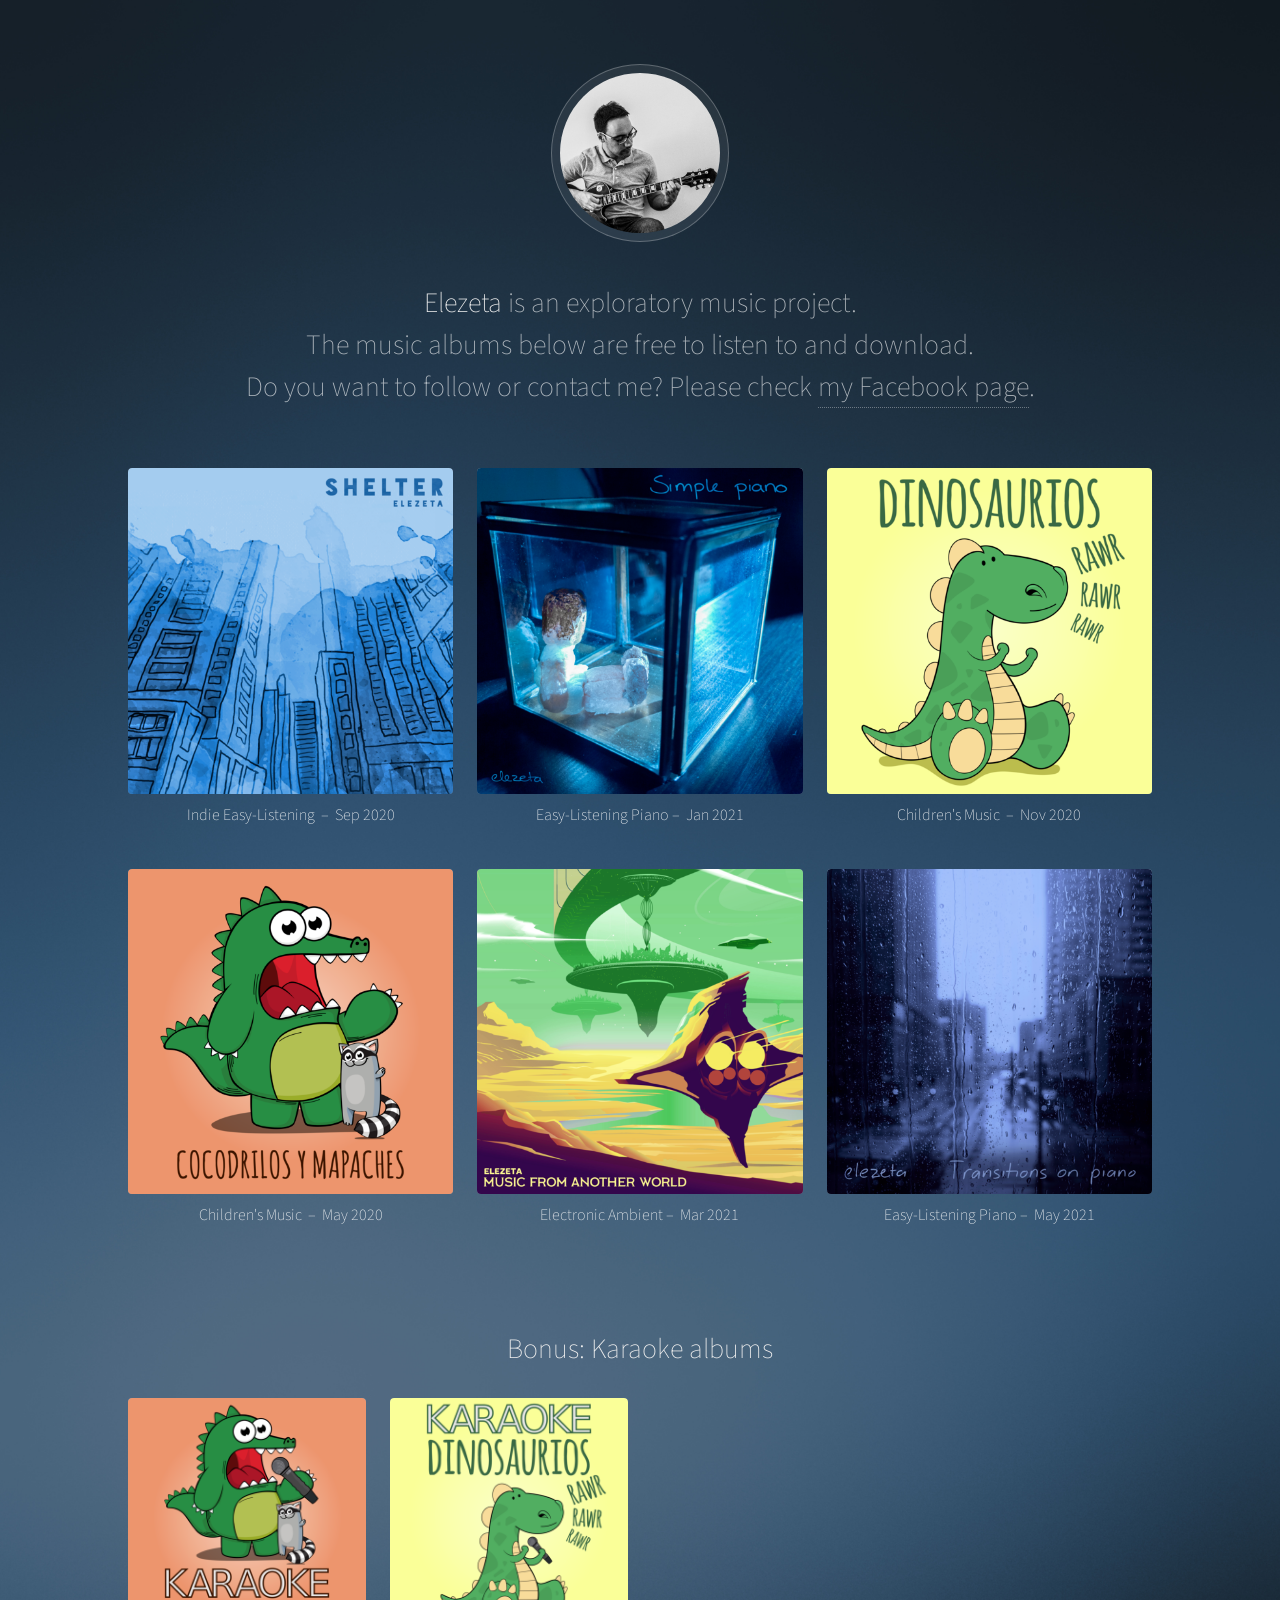
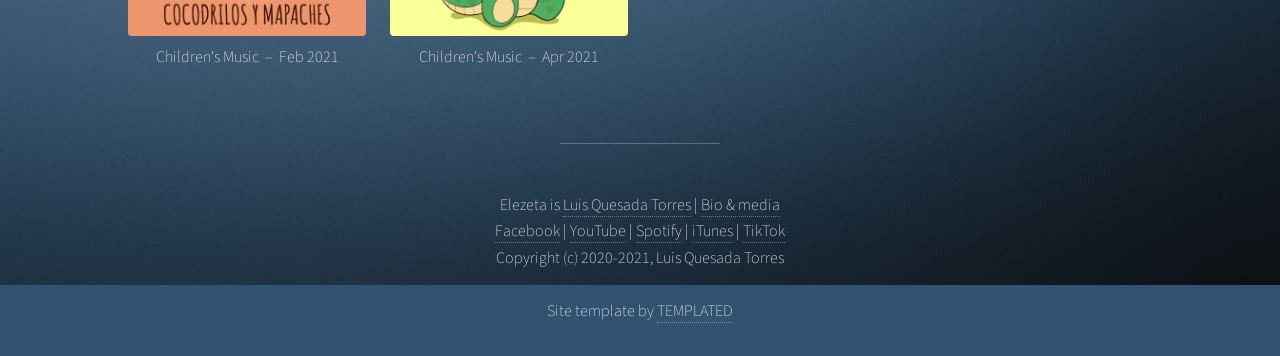
==== index.html @ 7e3a4079 "Push" ====
<!DOCTYPE HTML>
<!--
	Visualize by TEMPLATED
	templated.co @templatedco
	Released for free under the Creative Commons Attribution 3.0 license (templated.co/license)
-->
<html lang="en">
	<head>
		<title>Elezeta</title>
		<meta charset="utf-8" />
		<meta name="viewport" content="width=device-width, initial-scale=1" />
                <meta property="og:url" content="https://elezeta.com/">
                <meta property="og:type" content="website">
                <meta property="og:title" content="Elezeta">
                <meta property="og:site_name" content="Elezeta">
                <meta property="og:description" content="An exploratory music project">
                <meta property="og:locale" content="en_US">
                <meta property="og:image" content="http://elezeta.com/cardpic.png">
                <meta property="og:image:secure_url" content="https://elezeta.com/cardpic.png">
                <meta property="og:image:width" content="3000">
                <meta property="og:image:height" content="1575">
                <meta property="og:image:type" content="image/png">
                <meta property="og:image:alt" content="The artist's picture and the text 'Elezeta is an exploratory music project. The music albums below are free to listen to and download.'">
                <meta name="twitter:image:alt" content="The artist's picture and the text 'Elezeta is an exploratory music project. The music albums below are free to listen to and download.'">
                <meta name="twitter:card" content="summary_large_image">
		<link rel="stylesheet" href="main.css" />
                <link rel="icon" type="image/png" href="favicon.png">
	</head>
	<body>

		<!-- Wrapper -->
			<div id="wrapper">

				<!-- Header -->
					<header id="header">
						<span class="avatar"><img src="avatar.jpg" alt="" /></span>
						<h1><strong>Elezeta</strong> is an exploratory music project.<br/>
						The music albums below are free to listen to and download.<br/>
						Do you want to follow or contact me? Please check <a href="https://www.facebook.com/elezetamusic/"><span class="label">my Facebook page</span></a>.</h1>
					</header>

				<!-- Main -->
					<section id="main">

						<!-- Thumbnails -->
							<section class="thumbnails">
							<!-- Search "columns" in the css -->
								<div>
									<a href="shelter/">
										<img src="shelter/albumart_500x500.png" alt="Shelter" />
									</a>
									<div class="thumbtext">
									Indie Easy-Listening &nbsp;&ndash;&nbsp; Sep 2020
									</div>
								</div>
								<div>
									<a href="simple-piano/">
										<img src="simple-piano/albumart_500x500.png" alt="Simple Piano" />
									</a>
									<div class="thumbtext">
									Easy-Listening Piano&nbsp;&ndash;&nbsp; Jan 2021
									</div>
								</div>
								<div>
									<a href="dinosaurios-rawr-rawr-rawr/">
										<img src="dinosaurios-rawr-rawr-rawr/albumart_500x500.png" alt="Dinosaurios Rawr Rawr Rawr" />
									</a>
									<div class="thumbtext">
									Children's Music &nbsp;&ndash;&nbsp; Nov 2020
									</div>
								</div>
							</section>
							<section class="thumbnails">
								<div>
									<a href="cocodrilos-y-mapaches/">
										<img src="cocodrilos-y-mapaches/albumart_500x500.png" alt="Cocodrilos y Mapaches" />
									</a>
									<div class="thumbtext">
									Children's Music &nbsp;&ndash;&nbsp; May 2020
									</div>
								</div>
								<div class="prerelease" date="2021-03-01">
									<a href="music-from-another-world/">
										<img src="music-from-another-world/albumart_500x500.png" alt="Music From Another World" />
									</a>
									<div class="thumbtext">
									Electronic Ambient&nbsp;&ndash;&nbsp; Mar 2021
									</div>
								</div>
								<div class="prerelease" date="2021-05-01">
									<a href="transitions-on-piano/">
										<img src="transitions-on-piano/albumart_500x500.png" alt="Transitions on Piano" />
									</a>
									<div class="thumbtext">
									Easy-Listening Piano&nbsp;&ndash;&nbsp; May 2021
									</div>
								</div>
							</section>
							<p><br/></p>
							<h1 class="align-center"><strong>Bonus: Karaoke albums</strong></h1>
							<section class="thumbnails">
								<div class="smallcol">
									<a href="cocodrilos-y-mapaches-karaoke/">
										<img src="cocodrilos-y-mapaches-karaoke/albumart_500x500.png" alt="Cocodrilos y Mapaches (Karaoke)" />
									</a>
									<div class="thumbtext">
									Children's Music &nbsp;&ndash;&nbsp; Feb 2021
									</div>
								</div>
								<div class="smallcol prerelease" date="2021-04-01">
									<a href="dinosaurios-rawr-rawr-rawr-karaoke/">
										<img src="dinosaurios-rawr-rawr-rawr-karaoke/albumart_500x500.png" alt="Dinosaurios Rawr Rawr Rawr (Karaoke)" />
									</a>
									<div class="thumbtext">
									Children's Music &nbsp;&ndash;&nbsp; Apr 2021
									</div>
								</div>
							</section>
					</section>

<script type="text/javascript">
var r = document.getElementsByClassName("prerelease");
today = new Date();
i = 0;
while (i < r.length) {
   if (new Date(r[i].getAttribute("date")) > today && window.location.search.substr(1) != 'pre') {
     r[i].parentNode.removeChild(r[i]);
   }
   else {
     i++;
   }
}
</script>

				<!-- Footer -->
                                        <footer id="footer">
                                        <div class="copyright" tabindex="-1">
                                        Elezeta is <a href="https://luisquesada.com" tabindex="-1">Luis Quesada Torres</a> | <a href="about.html">Bio & media</a><br/>
<a href="https://www.facebook.com/elezetamusic">Facebook</a> | <a href="https://www.youtube.com/elezetamusic">YouTube</a> | <a href="https://open.spotify.com/artist/3RPEdOJGGdk3kOnmVq3dgX">Spotify</a> | <a href="https://itunes.apple.com/us/artist/1515136719">iTunes</a> | <a href="https://tiktok.com/@elezetamusic">TikTok</a><br/>
Copyright (c) 2020-2021, Luis Quesada Torres<br/><br/>
Site template by <a href="https://templated.co" tabindex="-1">TEMPLATED</a>
                                        </div>
                                        </footer>
		</div>

		<!-- Scripts -->
			<script src="jquery.min.js"></script>
			<script src="jquery.poptrox.min.js"></script>
			<script src="skel.min.js"></script>
			<script src="main.js"></script>

	</body>
</html>
---- main.css ----
@charset "UTF-8";
@import url("https://fonts.googleapis.com/css?family=Source+Sans+Pro:200");

/*
	Visualize by TEMPLATED
	templated.co @templatedco
	Released for free under the Creative Commons Attribution 3.0 license (templated.co/license)
*/

/* Reset */

	html, body, div, span, applet, object, iframe, h1, h2, h3, h4, h5, h6, p, blockquote, pre, a, abbr, acronym, address, big, cite, code, del, dfn, em, img, ins, kbd, q, s, samp, small, strike, strong, sub, sup, tt, var, b, u, i, center, dl, dt, dd, ol, ul, li, fieldset, form, label, legend, table, caption, tbody, tfoot, thead, tr, th, td, article, aside, canvas, details, embed, figure, figcaption, footer, header, hgroup, menu, nav, output, ruby, section, summary, time, mark, audio, video {
		margin: 0;
		padding: 0;
		border: 0;
		font-size: 100%;
		font: inherit;
		vertical-align: baseline;
	}

	article, aside, details, figcaption, figure, footer, header, hgroup, menu, nav, section {
		display: block;
	}

	body {
		line-height: 1;
	}

	ol, ul {
		list-style: none;
	}

	blockquote, q {
		quotes: none;
	}

	blockquote:before, blockquote:after, q:before, q:after {
		content: '';
		content: none;
	}

	table {
		border-collapse: collapse;
		border-spacing: 0;
	}

	body {
		-webkit-text-size-adjust: none;
	}

/* Box Model */

	*, *:before, *:after {
		-moz-box-sizing: border-box;
		-webkit-box-sizing: border-box;
		box-sizing: border-box;
	}

/* Grid */

	.row {
		border-bottom: solid 1px transparent;
		-moz-box-sizing: border-box;
		-webkit-box-sizing: border-box;
		box-sizing: border-box;
	}

	.row > * {
		float: left;
		-moz-box-sizing: border-box;
		-webkit-box-sizing: border-box;
		box-sizing: border-box;
	}

	.row:after, .row:before {
		content: '';
		display: block;
		clear: both;
		height: 0;
	}

	.row.uniform > * > :first-child {
		margin-top: 0;
	}

	.row.uniform > * > :last-child {
		margin-bottom: 0;
	}

	.row.\30 \25 > * {
		padding: 0 0 0 0em;
	}

	.row.\30 \25 {
		margin: 0 0 -1px 0em;
	}

	.row.uniform.\30 \25 > * {
		padding: 0em 0 0 0em;
	}

	.row.uniform.\30 \25 {
		margin: 0em 0 -1px 0em;
	}

	.row > * {
		padding: 0 0 0 2em;
	}

	.row {
		margin: 0 0 -1px -2em;
	}

	.row.uniform > * {
		padding: 2em 0 0 2em;
	}

	.row.uniform {
		margin: -2em 0 -1px -2em;
	}

	.row.\32 00\25 > * {
		padding: 0 0 0 4em;
	}

	.row.\32 00\25 {
		margin: 0 0 -1px -4em;
	}

	.row.uniform.\32 00\25 > * {
		padding: 4em 0 0 4em;
	}

	.row.uniform.\32 00\25 {
		margin: -4em 0 -1px -4em;
	}

	.row.\31 50\25 > * {
		padding: 0 0 0 3em;
	}

	.row.\31 50\25 {
		margin: 0 0 -1px -3em;
	}

	.row.uniform.\31 50\25 > * {
		padding: 3em 0 0 3em;
	}

	.row.uniform.\31 50\25 {
		margin: -3em 0 -1px -3em;
	}

	.row.\35 0\25 > * {
		padding: 0 0 0 1em;
	}

	.row.\35 0\25 {
		margin: 0 0 -1px -1em;
	}

	.row.uniform.\35 0\25 > * {
		padding: 1em 0 0 1em;
	}

	.row.uniform.\35 0\25 {
		margin: -1em 0 -1px -1em;
	}

	.row.\32 5\25 > * {
		padding: 0 0 0 0.5em;
	}

	.row.\32 5\25 {
		margin: 0 0 -1px -0.5em;
	}

	.row.uniform.\32 5\25 > * {
		padding: 0.5em 0 0 0.5em;
	}

	.row.uniform.\32 5\25 {
		margin: -0.5em 0 -1px -0.5em;
	}

	.\31 2u, .\31 2u\24 {
		width: 100%;
		clear: none;
		margin-left: 0;
	}

	.\31 1u, .\31 1u\24 {
		width: 91.6666666667%;
		clear: none;
		margin-left: 0;
	}

	.\31 0u, .\31 0u\24 {
		width: 83.3333333333%;
		clear: none;
		margin-left: 0;
	}

	.\39 u, .\39 u\24 {
		width: 75%;
		clear: none;
		margin-left: 0;
	}

	.\38 u, .\38 u\24 {
		width: 66.6666666667%;
		clear: none;
		margin-left: 0;
	}

	.\37 u, .\37 u\24 {
		width: 58.3333333333%;
		clear: none;
		margin-left: 0;
	}

	.\36 u, .\36 u\24 {
		width: 50%;
		clear: none;
		margin-left: 0;
	}

	.\35 u, .\35 u\24 {
		width: 41.6666666667%;
		clear: none;
		margin-left: 0;
	}

	.\34 u, .\34 u\24 {
		width: 33.3333333333%;
		clear: none;
		margin-left: 0;
	}

	.\33 u, .\33 u\24 {
		width: 25%;
		clear: none;
		margin-left: 0;
	}

	.\32 u, .\32 u\24 {
		width: 16.6666666667%;
		clear: none;
		margin-left: 0;
	}

	.\31 u, .\31 u\24 {
		width: 8.3333333333%;
		clear: none;
		margin-left: 0;
	}

	.\31 2u\24 + *,
	.\31 1u\24 + *,
	.\31 0u\24 + *,
	.\39 u\24 + *,
	.\38 u\24 + *,
	.\37 u\24 + *,
	.\36 u\24 + *,
	.\35 u\24 + *,
	.\34 u\24 + *,
	.\33 u\24 + *,
	.\32 u\24 + *,
	.\31 u\24 + * {
		clear: left;
	}

	.\-11u {
		margin-left: 91.66667%;
	}

	.\-10u {
		margin-left: 83.33333%;
	}

	.\-9u {
		margin-left: 75%;
	}

	.\-8u {
		margin-left: 66.66667%;
	}

	.\-7u {
		margin-left: 58.33333%;
	}

	.\-6u {
		margin-left: 50%;
	}

	.\-5u {
		margin-left: 41.66667%;
	}

	.\-4u {
		margin-left: 33.33333%;
	}

	.\-3u {
		margin-left: 25%;
	}

	.\-2u {
		margin-left: 16.66667%;
	}

	.\-1u {
		margin-left: 8.33333%;
	}

	@media screen and (max-width: 1680px) {

		.row > * {
			padding: 0 0 0 2em;
		}

		.row {
			margin: 0 0 -1px -2em;
		}

		.row.uniform > * {
			padding: 2em 0 0 2em;
		}

		.row.uniform {
			margin: -2em 0 -1px -2em;
		}

		.row.\32 00\25 > * {
			padding: 0 0 0 4em;
		}

		.row.\32 00\25 {
			margin: 0 0 -1px -4em;
		}

		.row.uniform.\32 00\25 > * {
			padding: 4em 0 0 4em;
		}

		.row.uniform.\32 00\25 {
			margin: -4em 0 -1px -4em;
		}

		.row.\31 50\25 > * {
			padding: 0 0 0 3em;
		}

		.row.\31 50\25 {
			margin: 0 0 -1px -3em;
		}

		.row.uniform.\31 50\25 > * {
			padding: 3em 0 0 3em;
		}

		.row.uniform.\31 50\25 {
			margin: -3em 0 -1px -3em;
		}

		.row.\35 0\25 > * {
			padding: 0 0 0 1em;
		}

		.row.\35 0\25 {
			margin: 0 0 -1px -1em;
		}

		.row.uniform.\35 0\25 > * {
			padding: 1em 0 0 1em;
		}

		.row.uniform.\35 0\25 {
			margin: -1em 0 -1px -1em;
		}

		.row.\32 5\25 > * {
			padding: 0 0 0 0.5em;
		}

		.row.\32 5\25 {
			margin: 0 0 -1px -0.5em;
		}

		.row.uniform.\32 5\25 > * {
			padding: 0.5em 0 0 0.5em;
		}

		.row.uniform.\32 5\25 {
			margin: -0.5em 0 -1px -0.5em;
		}

		.\31 2u\28xlarge\29, .\31 2u\24\28xlarge\29 {
			width: 100%;
			clear: none;
			margin-left: 0;
		}

		.\31 1u\28xlarge\29, .\31 1u\24\28xlarge\29 {
			width: 91.6666666667%;
			clear: none;
			margin-left: 0;
		}

		.\31 0u\28xlarge\29, .\31 0u\24\28xlarge\29 {
			width: 83.3333333333%;
			clear: none;
			margin-left: 0;
		}

		.\39 u\28xlarge\29, .\39 u\24\28xlarge\29 {
			width: 75%;
			clear: none;
			margin-left: 0;
		}

		.\38 u\28xlarge\29, .\38 u\24\28xlarge\29 {
			width: 66.6666666667%;
			clear: none;
			margin-left: 0;
		}

		.\37 u\28xlarge\29, .\37 u\24\28xlarge\29 {
			width: 58.3333333333%;
			clear: none;
			margin-left: 0;
		}

		.\36 u\28xlarge\29, .\36 u\24\28xlarge\29 {
			width: 50%;
			clear: none;
			margin-left: 0;
		}

		.\35 u\28xlarge\29, .\35 u\24\28xlarge\29 {
			width: 41.6666666667%;
			clear: none;
			margin-left: 0;
		}

		.\34 u\28xlarge\29, .\34 u\24\28xlarge\29 {
			width: 33.3333333333%;
			clear: none;
			margin-left: 0;
		}

		.\33 u\28xlarge\29, .\33 u\24\28xlarge\29 {
			width: 25%;
			clear: none;
			margin-left: 0;
		}

		.\32 u\28xlarge\29, .\32 u\24\28xlarge\29 {
			width: 16.6666666667%;
			clear: none;
			margin-left: 0;
		}

		.\31 u\28xlarge\29, .\31 u\24\28xlarge\29 {
			width: 8.3333333333%;
			clear: none;
			margin-left: 0;
		}

		.\31 2u\24\28xlarge\29 + *,
		.\31 1u\24\28xlarge\29 + *,
		.\31 0u\24\28xlarge\29 + *,
		.\39 u\24\28xlarge\29 + *,
		.\38 u\24\28xlarge\29 + *,
		.\37 u\24\28xlarge\29 + *,
		.\36 u\24\28xlarge\29 + *,
		.\35 u\24\28xlarge\29 + *,
		.\34 u\24\28xlarge\29 + *,
		.\33 u\24\28xlarge\29 + *,
		.\32 u\24\28xlarge\29 + *,
		.\31 u\24\28xlarge\29 + * {
			clear: left;
		}

		.\-11u\28xlarge\29 {
			margin-left: 91.66667%;
		}

		.\-10u\28xlarge\29 {
			margin-left: 83.33333%;
		}

		.\-9u\28xlarge\29 {
			margin-left: 75%;
		}

		.\-8u\28xlarge\29 {
			margin-left: 66.66667%;
		}

		.\-7u\28xlarge\29 {
			margin-left: 58.33333%;
		}

		.\-6u\28xlarge\29 {
			margin-left: 50%;
		}

		.\-5u\28xlarge\29 {
			margin-left: 41.66667%;
		}

		.\-4u\28xlarge\29 {
			margin-left: 33.33333%;
		}

		.\-3u\28xlarge\29 {
			margin-left: 25%;
		}

		.\-2u\28xlarge\29 {
			margin-left: 16.66667%;
		}

		.\-1u\28xlarge\29 {
			margin-left: 8.33333%;
		}

	}

	@media screen and (max-width: 1280px) {

		.row > * {
			padding: 0 0 0 2em;
		}

		.row {
			margin: 0 0 -1px -2em;
		}

		.row.uniform > * {
			padding: 2em 0 0 2em;
		}

		.row.uniform {
			margin: -2em 0 -1px -2em;
		}

		.row.\32 00\25 > * {
			padding: 0 0 0 4em;
		}

		.row.\32 00\25 {
			margin: 0 0 -1px -4em;
		}

		.row.uniform.\32 00\25 > * {
			padding: 4em 0 0 4em;
		}

		.row.uniform.\32 00\25 {
			margin: -4em 0 -1px -4em;
		}

		.row.\31 50\25 > * {
			padding: 0 0 0 3em;
		}

		.row.\31 50\25 {
			margin: 0 0 -1px -3em;
		}

		.row.uniform.\31 50\25 > * {
			padding: 3em 0 0 3em;
		}

		.row.uniform.\31 50\25 {
			margin: -3em 0 -1px -3em;
		}

		.row.\35 0\25 > * {
			padding: 0 0 0 1em;
		}

		.row.\35 0\25 {
			margin: 0 0 -1px -1em;
		}

		.row.uniform.\35 0\25 > * {
			padding: 1em 0 0 1em;
		}

		.row.uniform.\35 0\25 {
			margin: -1em 0 -1px -1em;
		}

		.row.\32 5\25 > * {
			padding: 0 0 0 0.5em;
		}

		.row.\32 5\25 {
			margin: 0 0 -1px -0.5em;
		}

		.row.uniform.\32 5\25 > * {
			padding: 0.5em 0 0 0.5em;
		}

		.row.uniform.\32 5\25 {
			margin: -0.5em 0 -1px -0.5em;
		}

		.\31 2u\28large\29, .\31 2u\24\28large\29 {
			width: 100%;
			clear: none;
			margin-left: 0;
		}

		.\31 1u\28large\29, .\31 1u\24\28large\29 {
			width: 91.6666666667%;
			clear: none;
			margin-left: 0;
		}

		.\31 0u\28large\29, .\31 0u\24\28large\29 {
			width: 83.3333333333%;
			clear: none;
			margin-left: 0;
		}

		.\39 u\28large\29, .\39 u\24\28large\29 {
			width: 75%;
			clear: none;
			margin-left: 0;
		}

		.\38 u\28large\29, .\38 u\24\28large\29 {
			width: 66.6666666667%;
			clear: none;
			margin-left: 0;
		}

		.\37 u\28large\29, .\37 u\24\28large\29 {
			width: 58.3333333333%;
			clear: none;
			margin-left: 0;
		}

		.\36 u\28large\29, .\36 u\24\28large\29 {
			width: 50%;
			clear: none;
			margin-left: 0;
		}

		.\35 u\28large\29, .\35 u\24\28large\29 {
			width: 41.6666666667%;
			clear: none;
			margin-left: 0;
		}

		.\34 u\28large\29, .\34 u\24\28large\29 {
			width: 33.3333333333%;
			clear: none;
			margin-left: 0;
		}

		.\33 u\28large\29, .\33 u\24\28large\29 {
			width: 25%;
			clear: none;
			margin-left: 0;
		}

		.\32 u\28large\29, .\32 u\24\28large\29 {
			width: 16.6666666667%;
			clear: none;
			margin-left: 0;
		}

		.\31 u\28large\29, .\31 u\24\28large\29 {
			width: 8.3333333333%;
			clear: none;
			margin-left: 0;
		}

		.\31 2u\24\28large\29 + *,
		.\31 1u\24\28large\29 + *,
		.\31 0u\24\28large\29 + *,
		.\39 u\24\28large\29 + *,
		.\38 u\24\28large\29 + *,
		.\37 u\24\28large\29 + *,
		.\36 u\24\28large\29 + *,
		.\35 u\24\28large\29 + *,
		.\34 u\24\28large\29 + *,
		.\33 u\24\28large\29 + *,
		.\32 u\24\28large\29 + *,
		.\31 u\24\28large\29 + * {
			clear: left;
		}

		.\-11u\28large\29 {
			margin-left: 91.66667%;
		}

		.\-10u\28large\29 {
			margin-left: 83.33333%;
		}

		.\-9u\28large\29 {
			margin-left: 75%;
		}

		.\-8u\28large\29 {
			margin-left: 66.66667%;
		}

		.\-7u\28large\29 {
			margin-left: 58.33333%;
		}

		.\-6u\28large\29 {
			margin-left: 50%;
		}

		.\-5u\28large\29 {
			margin-left: 41.66667%;
		}

		.\-4u\28large\29 {
			margin-left: 33.33333%;
		}

		.\-3u\28large\29 {
			margin-left: 25%;
		}

		.\-2u\28large\29 {
			margin-left: 16.66667%;
		}

		.\-1u\28large\29 {
			margin-left: 8.33333%;
		}

	}

	@media screen and (max-width: 980px) {

		.row > * {
			padding: 0 0 0 2em;
		}

		.row {
			margin: 0 0 -1px -2em;
		}

		.row.uniform > * {
			padding: 2em 0 0 2em;
		}

		.row.uniform {
			margin: -2em 0 -1px -2em;
		}

		.row.\32 00\25 > * {
			padding: 0 0 0 4em;
		}

		.row.\32 00\25 {
			margin: 0 0 -1px -4em;
		}

		.row.uniform.\32 00\25 > * {
			padding: 4em 0 0 4em;
		}

		.row.uniform.\32 00\25 {
			margin: -4em 0 -1px -4em;
		}

		.row.\31 50\25 > * {
			padding: 0 0 0 3em;
		}

		.row.\31 50\25 {
			margin: 0 0 -1px -3em;
		}

		.row.uniform.\31 50\25 > * {
			padding: 3em 0 0 3em;
		}

		.row.uniform.\31 50\25 {
			margin: -3em 0 -1px -3em;
		}

		.row.\35 0\25 > * {
			padding: 0 0 0 1em;
		}

		.row.\35 0\25 {
			margin: 0 0 -1px -1em;
		}

		.row.uniform.\35 0\25 > * {
			padding: 1em 0 0 1em;
		}

		.row.uniform.\35 0\25 {
			margin: -1em 0 -1px -1em;
		}

		.row.\32 5\25 > * {
			padding: 0 0 0 0.5em;
		}

		.row.\32 5\25 {
			margin: 0 0 -1px -0.5em;
		}

		.row.uniform.\32 5\25 > * {
			padding: 0.5em 0 0 0.5em;
		}

		.row.uniform.\32 5\25 {
			margin: -0.5em 0 -1px -0.5em;
		}

		.\31 2u\28medium\29, .\31 2u\24\28medium\29 {
			width: 100%;
			clear: none;
			margin-left: 0;
		}

		.\31 1u\28medium\29, .\31 1u\24\28medium\29 {
			width: 91.6666666667%;
			clear: none;
			margin-left: 0;
		}

		.\31 0u\28medium\29, .\31 0u\24\28medium\29 {
			width: 83.3333333333%;
			clear: none;
			margin-left: 0;
		}

		.\39 u\28medium\29, .\39 u\24\28medium\29 {
			width: 75%;
			clear: none;
			margin-left: 0;
		}

		.\38 u\28medium\29, .\38 u\24\28medium\29 {
			width: 66.6666666667%;
			clear: none;
			margin-left: 0;
		}

		.\37 u\28medium\29, .\37 u\24\28medium\29 {
			width: 58.3333333333%;
			clear: none;
			margin-left: 0;
		}

		.\36 u\28medium\29, .\36 u\24\28medium\29 {
			width: 50%;
			clear: none;
			margin-left: 0;
		}

		.\35 u\28medium\29, .\35 u\24\28medium\29 {
			width: 41.6666666667%;
			clear: none;
			margin-left: 0;
		}

		.\34 u\28medium\29, .\34 u\24\28medium\29 {
			width: 33.3333333333%;
			clear: none;
			margin-left: 0;
		}

		.\33 u\28medium\29, .\33 u\24\28medium\29 {
			width: 25%;
			clear: none;
			margin-left: 0;
		}

		.\32 u\28medium\29, .\32 u\24\28medium\29 {
			width: 16.6666666667%;
			clear: none;
			margin-left: 0;
		}

		.\31 u\28medium\29, .\31 u\24\28medium\29 {
			width: 8.3333333333%;
			clear: none;
			margin-left: 0;
		}

		.\31 2u\24\28medium\29 + *,
		.\31 1u\24\28medium\29 + *,
		.\31 0u\24\28medium\29 + *,
		.\39 u\24\28medium\29 + *,
		.\38 u\24\28medium\29 + *,
		.\37 u\24\28medium\29 + *,
		.\36 u\24\28medium\29 + *,
		.\35 u\24\28medium\29 + *,
		.\34 u\24\28medium\29 + *,
		.\33 u\24\28medium\29 + *,
		.\32 u\24\28medium\29 + *,
		.\31 u\24\28medium\29 + * {
			clear: left;
		}

		.\-11u\28medium\29 {
			margin-left: 91.66667%;
		}

		.\-10u\28medium\29 {
			margin-left: 83.33333%;
		}

		.\-9u\28medium\29 {
			margin-left: 75%;
		}

		.\-8u\28medium\29 {
			margin-left: 66.66667%;
		}

		.\-7u\28medium\29 {
			margin-left: 58.33333%;
		}

		.\-6u\28medium\29 {
			margin-left: 50%;
		}

		.\-5u\28medium\29 {
			margin-left: 41.66667%;
		}

		.\-4u\28medium\29 {
			margin-left: 33.33333%;
		}

		.\-3u\28medium\29 {
			margin-left: 25%;
		}

		.\-2u\28medium\29 {
			margin-left: 16.66667%;
		}

		.\-1u\28medium\29 {
			margin-left: 8.33333%;
		}

	}

	@media screen and (max-width: 736px) {

		.row > * {
			padding: 0 0 0 2em;
		}

		.row {
			margin: 0 0 -1px -2em;
		}

		.row.uniform > * {
			padding: 2em 0 0 2em;
		}

		.row.uniform {
			margin: -2em 0 -1px -2em;
		}

		.row.\32 00\25 > * {
			padding: 0 0 0 4em;
		}

		.row.\32 00\25 {
			margin: 0 0 -1px -4em;
		}

		.row.uniform.\32 00\25 > * {
			padding: 4em 0 0 4em;
		}

		.row.uniform.\32 00\25 {
			margin: -4em 0 -1px -4em;
		}

		.row.\31 50\25 > * {
			padding: 0 0 0 3em;
		}

		.row.\31 50\25 {
			margin: 0 0 -1px -3em;
		}

		.row.uniform.\31 50\25 > * {
			padding: 3em 0 0 3em;
		}

		.row.uniform.\31 50\25 {
			margin: -3em 0 -1px -3em;
		}

		.row.\35 0\25 > * {
			padding: 0 0 0 1em;
		}

		.row.\35 0\25 {
			margin: 0 0 -1px -1em;
		}

		.row.uniform.\35 0\25 > * {
			padding: 1em 0 0 1em;
		}

		.row.uniform.\35 0\25 {
			margin: -1em 0 -1px -1em;
		}

		.row.\32 5\25 > * {
			padding: 0 0 0 0.5em;
		}

		.row.\32 5\25 {
			margin: 0 0 -1px -0.5em;
		}

		.row.uniform.\32 5\25 > * {
			padding: 0.5em 0 0 0.5em;
		}

		.row.uniform.\32 5\25 {
			margin: -0.5em 0 -1px -0.5em;
		}

		.\31 2u\28small\29, .\31 2u\24\28small\29 {
			width: 100%;
			clear: none;
			margin-left: 0;
		}

		.\31 1u\28small\29, .\31 1u\24\28small\29 {
			width: 91.6666666667%;
			clear: none;
			margin-left: 0;
		}

		.\31 0u\28small\29, .\31 0u\24\28small\29 {
			width: 83.3333333333%;
			clear: none;
			margin-left: 0;
		}

		.\39 u\28small\29, .\39 u\24\28small\29 {
			width: 75%;
			clear: none;
			margin-left: 0;
		}

		.\38 u\28small\29, .\38 u\24\28small\29 {
			width: 66.6666666667%;
			clear: none;
			margin-left: 0;
		}

		.\37 u\28small\29, .\37 u\24\28small\29 {
			width: 58.3333333333%;
			clear: none;
			margin-left: 0;
		}

		.\36 u\28small\29, .\36 u\24\28small\29 {
			width: 50%;
			clear: none;
			margin-left: 0;
		}

		.\35 u\28small\29, .\35 u\24\28small\29 {
			width: 41.6666666667%;
			clear: none;
			margin-left: 0;
		}

		.\34 u\28small\29, .\34 u\24\28small\29 {
			width: 33.3333333333%;
			clear: none;
			margin-left: 0;
		}

		.\33 u\28small\29, .\33 u\24\28small\29 {
			width: 25%;
			clear: none;
			margin-left: 0;
		}

		.\32 u\28small\29, .\32 u\24\28small\29 {
			width: 16.6666666667%;
			clear: none;
			margin-left: 0;
		}

		.\31 u\28small\29, .\31 u\24\28small\29 {
			width: 8.3333333333%;
			clear: none;
			margin-left: 0;
		}

		.\31 2u\24\28small\29 + *,
		.\31 1u\24\28small\29 + *,
		.\31 0u\24\28small\29 + *,
		.\39 u\24\28small\29 + *,
		.\38 u\24\28small\29 + *,
		.\37 u\24\28small\29 + *,
		.\36 u\24\28small\29 + *,
		.\35 u\24\28small\29 + *,
		.\34 u\24\28small\29 + *,
		.\33 u\24\28small\29 + *,
		.\32 u\24\28small\29 + *,
		.\31 u\24\28small\29 + * {
			clear: left;
		}

		.\-11u\28small\29 {
			margin-left: 91.66667%;
		}

		.\-10u\28small\29 {
			margin-left: 83.33333%;
		}

		.\-9u\28small\29 {
			margin-left: 75%;
		}

		.\-8u\28small\29 {
			margin-left: 66.66667%;
		}

		.\-7u\28small\29 {
			margin-left: 58.33333%;
		}

		.\-6u\28small\29 {
			margin-left: 50%;
		}

		.\-5u\28small\29 {
			margin-left: 41.66667%;
		}

		.\-4u\28small\29 {
			margin-left: 33.33333%;
		}

		.\-3u\28small\29 {
			margin-left: 25%;
		}

		.\-2u\28small\29 {
			margin-left: 16.66667%;
		}

		.\-1u\28small\29 {
			margin-left: 8.33333%;
		}

	}

	@media screen and (max-width: 730px) {

		.row > * {
			padding: 0 0 0 2em;
		}

		.row {
			margin: 0 0 -1px -2em;
		}

		.row.uniform > * {
			padding: 2em 0 0 2em;
		}

		.row.uniform {
			margin: -2em 0 -1px -2em;
		}

		.row.\32 00\25 > * {
			padding: 0 0 0 4em;
		}

		.row.\32 00\25 {
			margin: 0 0 -1px -4em;
		}

		.row.uniform.\32 00\25 > * {
			padding: 4em 0 0 4em;
		}

		.row.uniform.\32 00\25 {
			margin: -4em 0 -1px -4em;
		}

		.row.\31 50\25 > * {
			padding: 0 0 0 3em;
		}

		.row.\31 50\25 {
			margin: 0 0 -1px -3em;
		}

		.row.uniform.\31 50\25 > * {
			padding: 3em 0 0 3em;
		}

		.row.uniform.\31 50\25 {
			margin: -3em 0 -1px -3em;
		}

		.row.\35 0\25 > * {
			padding: 0 0 0 1em;
		}

		.row.\35 0\25 {
			margin: 0 0 -1px -1em;
		}

		.row.uniform.\35 0\25 > * {
			padding: 1em 0 0 1em;
		}

		.row.uniform.\35 0\25 {
			margin: -1em 0 -1px -1em;
		}

		.row.\32 5\25 > * {
			padding: 0 0 0 0.5em;
		}

		.row.\32 5\25 {
			margin: 0 0 -1px -0.5em;
		}

		.row.uniform.\32 5\25 > * {
			padding: 0.5em 0 0 0.5em;
		}

		.row.uniform.\32 5\25 {
			margin: -0.5em 0 -1px -0.5em;
		}

		.\31 2u\28xsmall\29, .\31 2u\24\28xsmall\29 {
			width: 100%;
			clear: none;
			margin-left: 0;
		}

		.\31 1u\28xsmall\29, .\31 1u\24\28xsmall\29 {
			width: 91.6666666667%;
			clear: none;
			margin-left: 0;
		}

		.\31 0u\28xsmall\29, .\31 0u\24\28xsmall\29 {
			width: 83.3333333333%;
			clear: none;
			margin-left: 0;
		}

		.\39 u\28xsmall\29, .\39 u\24\28xsmall\29 {
			width: 75%;
			clear: none;
			margin-left: 0;
		}

		.\38 u\28xsmall\29, .\38 u\24\28xsmall\29 {
			width: 66.6666666667%;
			clear: none;
			margin-left: 0;
		}

		.\37 u\28xsmall\29, .\37 u\24\28xsmall\29 {
			width: 58.3333333333%;
			clear: none;
			margin-left: 0;
		}

		.\36 u\28xsmall\29, .\36 u\24\28xsmall\29 {
			width: 50%;
			clear: none;
			margin-left: 0;
		}

		.\35 u\28xsmall\29, .\35 u\24\28xsmall\29 {
			width: 41.6666666667%;
			clear: none;
			margin-left: 0;
		}

		.\34 u\28xsmall\29, .\34 u\24\28xsmall\29 {
			width: 33.3333333333%;
			clear: none;
			margin-left: 0;
		}

		.\33 u\28xsmall\29, .\33 u\24\28xsmall\29 {
			width: 25%;
			clear: none;
			margin-left: 0;
		}

		.\32 u\28xsmall\29, .\32 u\24\28xsmall\29 {
			width: 16.6666666667%;
			clear: none;
			margin-left: 0;
		}

		.\31 u\28xsmall\29, .\31 u\24\28xsmall\29 {
			width: 8.3333333333%;
			clear: none;
			margin-left: 0;
		}

		.\31 2u\24\28xsmall\29 + *,
		.\31 1u\24\28xsmall\29 + *,
		.\31 0u\24\28xsmall\29 + *,
		.\39 u\24\28xsmall\29 + *,
		.\38 u\24\28xsmall\29 + *,
		.\37 u\24\28xsmall\29 + *,
		.\36 u\24\28xsmall\29 + *,
		.\35 u\24\28xsmall\29 + *,
		.\34 u\24\28xsmall\29 + *,
		.\33 u\24\28xsmall\29 + *,
		.\32 u\24\28xsmall\29 + *,
		.\31 u\24\28xsmall\29 + * {
			clear: left;
		}

		.\-11u\28xsmall\29 {
			margin-left: 91.66667%;
		}

		.\-10u\28xsmall\29 {
			margin-left: 83.33333%;
		}

		.\-9u\28xsmall\29 {
			margin-left: 75%;
		}

		.\-8u\28xsmall\29 {
			margin-left: 66.66667%;
		}

		.\-7u\28xsmall\29 {
			margin-left: 58.33333%;
		}

		.\-6u\28xsmall\29 {
			margin-left: 50%;
		}

		.\-5u\28xsmall\29 {
			margin-left: 41.66667%;
		}

		.\-4u\28xsmall\29 {
			margin-left: 33.33333%;
		}

		.\-3u\28xsmall\29 {
			margin-left: 25%;
		}

		.\-2u\28xsmall\29 {
			margin-left: 16.66667%;
		}

		.\-1u\28xsmall\29 {
			margin-left: 8.33333%;
		}

	}

/* Basic */

	@-ms-viewport {
		width: device-width;
	}

	body {
		-ms-overflow-style: scrollbar;
	}

	@media screen and (max-width: 730px) {

		html, body {
			min-width: 320px;
		}

	}

	body {
		background:
			url("bg.jpg") no-repeat center center fixed,
 			url("bgfast.jpg") no-repeat center center fixed,
			linear-gradient(180deg, rgba(22,32,41,1) 0%, rgba(24,36,48,1) 40%, rgba(42,73,112,1) 100%) no-repeat center center fixed,
			#315271;
		background-position: top center;
		-webkit-background-size: cover;
		-moz-background-size: cover;
		-o-background-size: cover;
		background-size: cover;

	}

	@media screen and (max-width: 730px) {
		body {
			background: #315271 url("bgfast.jpg") no-repeat center center fixed;
		}
	}

		body.is-loading *, body.is-loading *:before, body.is-loading *:after {
			-moz-animation: none !important;
			-webkit-animation: none !important;
			-ms-animation: none !important;
			animation: none !important;
			-moz-transition: none !important;
			-webkit-transition: none !important;
			-ms-transition: none !important;
			transition: none !important;
		}

/* Type */

	body, input, select, textarea {
		color: rgba(255, 255, 255, 0.95);
		font-family: "Source Sans Pro", Helvetica, sans-serif;
		font-size: 13pt;
		font-weight: 200;
		line-height: 1.65;
	}

		@media screen and (max-width: 1280px) {

			body, input, select, textarea {
				font-size: 12pt;
			}

		}

	a {
		color: inherit;
		text-decoration: none;
		border-bottom: dotted 1px rgba(255, 255, 255, 0.35);
		-moz-transition: border-bottom-color 0.2s ease-in-out, color 0.2s ease-in-out;
		-webkit-transition: border-bottom-color 0.2s ease-in-out, color 0.2s ease-in-out;
		-ms-transition: border-bottom-color 0.2s ease-in-out, color 0.2s ease-in-out;
		transition: border-bottom-color 0.2s ease-in-out, color 0.2s ease-in-out;
	}

		a:hover {
			color: #ffffff;
			border-bottom-color: transparent;
		}

	strong, b {
		color: #eeeeee;
		font-weight: 200;
	}

	em, i {
		font-style: italic;
	}

	p {
		margin: 0 0 2em 0;
	}

	h1, h2, h3, h4, h5, h6 {
		color: #ffffff;
		font-weight: 200;
		line-height: 1.5;
		margin: 0 0 1em 0;
	}

		h1 a, h2 a, h3 a, h4 a, h5 a, h6 a {
			color: inherit;
			text-decoration: none;
		}

		@media screen and (max-width: 980px) {

			h1 br, h2 br, h3 br, h4 br, h5 br, h6 br {
				display: none;
			}

		}

	h1 {
		font-size: 1.75em;
	}

		@media screen and (max-width: 980px) {

			h1 {
				font-size: 1.5em;
			}

		}

		@media screen and (max-width: 736px) {

			h1 {
				font-size: 1.25em;
			}

		}

	h2 {
		font-size: 1.35em;
	}

		@media screen and (max-width: 736px) {

			h2 {
				font-size: 1em;
			}

		}

	h3 {
		font-size: 1em;
	}

	h4 {
		font-size: 1em;
	}

	h5 {
		font-size: 0.9em;
	}

	h6 {
		font-size: 0.7em;
	}

	sub {
		font-size: 0.8em;
		position: relative;
		top: 0.5em;
	}

	sup {
		font-size: 0.8em;
		position: relative;
		top: -0.5em;
	}

	blockquote {
		border-left: solid 4px rgba(255, 255, 255, 0.25);
		font-style: italic;
		margin: 0 0 2em 0;
		padding: 0.5em 0 0.5em 2em;
	}

	code {
		background: rgba(255, 255, 255, 0.075);
		border-radius: 4px;
		border: solid 1px rgba(255, 255, 255, 0.25);
		font-family: "Courier New", monospace;
		font-size: 0.9em;
		margin: 0 0.25em;
		padding: 0.25em 0.65em;
	}

	pre {
		-webkit-overflow-scrolling: touch;
		font-family: "Courier New", monospace;
		font-size: 0.9em;
		margin: 0 0 2em 0;
	}

		pre code {
			display: block;
			line-height: 1.75;
			padding: 1em 1.5em;
			overflow-x: auto;
		}

	hr {
		border: 0;
		border-bottom: solid 1px rgba(255, 255, 255, 0.25);
		margin: 2em 0;
	}

		hr.major {
			margin: 3em 0;
		}

	.align-left {
		text-align: left;
	}

	.align-center {
		text-align: center;
	}

	.align-right {
		text-align: right;
	}

/* Section/Article */

	section.special, article.special {
		text-align: center;
	}

	header p {
		color: rgba(255, 255, 255, 0.35);
		position: relative;
		margin: 0 0 1.5em 0;
	}

	header h2 + p {
		font-size: 1.25em;
		margin-top: -1em;
	}

	header h3 + p {
		font-size: 1.1em;
		margin-top: -0.8em;
	}

	header h4 + p,
	header h5 + p,
	header h6 + p {
		font-size: 0.9em;
		margin-top: -0.6em;
	}

/* Form */

	form {
		margin: 0 0 2em 0;
	}

	label {
		color: #ffffff;
		display: block;
		font-size: 0.9em;
		font-weight: 200;
		margin: 0 0 1em 0;
	}

	input[type="text"],
	input[type="password"],
	input[type="email"],
	input[type="tel"],
	select,
	textarea {
		-moz-appearance: none;
		-webkit-appearance: none;
		-ms-appearance: none;
		appearance: none;
		background: rgba(255, 255, 255, 0.075);
		border-radius: 4px;
		border: none;
		border: solid 1px rgba(255, 255, 255, 0.25);
		color: inherit;
		display: block;
		outline: 0;
		padding: 0 1em;
		text-decoration: none;
		width: 100%;
	}

		input[type="text"]:invalid,
		input[type="password"]:invalid,
		input[type="email"]:invalid,
		input[type="tel"]:invalid,
		select:invalid,
		textarea:invalid {
			box-shadow: none;
		}

		input[type="text"]:focus,
		input[type="password"]:focus,
		input[type="email"]:focus,
		input[type="tel"]:focus,
		select:focus,
		textarea:focus {
			border-color: #FF6382;
			box-shadow: 0 0 0 1px #FF6382;
		}

	.select-wrapper {
		text-decoration: none;
		display: block;
		position: relative;
	}

		.select-wrapper:before {
			content: "";
			-moz-osx-font-smoothing: grayscale;
			-webkit-font-smoothing: antialiased;
			font-family: FontAwesome;
			font-style: normal;
			font-weight: normal;
			text-transform: none !important;
		}

		.select-wrapper:before {
			color: rgba(255, 255, 255, 0.25);
			display: block;
			height: 2.75em;
			line-height: 2.75em;
			pointer-events: none;
			position: absolute;
			right: 0;
			text-align: center;
			top: 0;
			width: 2.75em;
		}

		.select-wrapper select::-ms-expand {
			display: none;
		}

	input[type="text"],
	input[type="password"],
	input[type="email"],
	select {
		height: 2.75em;
	}

	textarea {
		padding: 0.75em 1em;
	}

	input[type="checkbox"],
	input[type="radio"] {
		-moz-appearance: none;
		-webkit-appearance: none;
		-ms-appearance: none;
		appearance: none;
		display: block;
		float: left;
		margin-right: -2em;
		opacity: 0;
		width: 1em;
		z-index: -1;
	}

		input[type="checkbox"] + label,
		input[type="radio"] + label {
			text-decoration: none;
			color: rgba(255, 255, 255, 0.65);
			cursor: pointer;
			display: inline-block;
			font-size: 1em;
			font-weight: 200;
			padding-left: 2.4em;
			padding-right: 0.75em;
			position: relative;
		}

			input[type="checkbox"] + label:before,
			input[type="radio"] + label:before {
				-moz-osx-font-smoothing: grayscale;
				-webkit-font-smoothing: antialiased;
				font-family: FontAwesome;
				font-style: normal;
				font-weight: normal;
				text-transform: none !important;
			}

			input[type="checkbox"] + label:before,
			input[type="radio"] + label:before {
				background: rgba(255, 255, 255, 0.075);
				border-radius: 4px;
				border: solid 1px rgba(255, 255, 255, 0.25);
				content: '';
				display: inline-block;
				height: 1.65em;
				left: 0;
				line-height: 1.58125em;
				position: absolute;
				text-align: center;
				top: 0;
				width: 1.65em;
			}

		input[type="checkbox"]:checked + label:before,
		input[type="radio"]:checked + label:before {
			background: #FF6382;
			border-color: #FF6382;
			color: #ffffff;
			content: '\f00c';
		}

		input[type="checkbox"]:focus + label:before,
		input[type="radio"]:focus + label:before {
			border-color: #FF6382;
			box-shadow: 0 0 0 1px #FF6382;
		}

	input[type="checkbox"] + label:before {
		border-radius: 4px;
	}

	input[type="radio"] + label:before {
		border-radius: 100%;
	}

	::-webkit-input-placeholder {
		color: rgba(255, 255, 255, 0.35) !important;
		opacity: 1.0;
	}

	:-moz-placeholder {
		color: rgba(255, 255, 255, 0.35) !important;
		opacity: 1.0;
	}

	::-moz-placeholder {
		color: rgba(255, 255, 255, 0.35) !important;
		opacity: 1.0;
	}

	:-ms-input-placeholder {
		color: rgba(255, 255, 255, 0.35) !important;
		opacity: 1.0;
	}

	.formerize-placeholder {
		color: rgba(255, 255, 255, 0.35) !important;
		opacity: 1.0;
	}

/* Box */

	.box {
		border-radius: 4px;
		border: solid 1px rgba(255, 255, 255, 0.25);
		margin-bottom: 2em;
		padding: 1.5em;
	}

		.box > :last-child,
		.box > :last-child > :last-child,
		.box > :last-child > :last-child > :last-child {
			margin-bottom: 0;
		}

		.box.alt {
			border: 0;
			border-radius: 0;
			padding: 0;
		}

/* Icon */

	.icon {
		text-decoration: none;
		border-bottom: none;
		position: relative;
	}

		.icon:before {
			-moz-osx-font-smoothing: grayscale;
			-webkit-font-smoothing: antialiased;
			font-family: FontAwesome;
			font-style: normal;
			font-weight: normal;
			text-transform: none !important;
		}

		.icon > .label {
			display: none;
		}

		.icon.style2 {
			-moz-transition: all 0.2s ease;
			-webkit-transition: all 0.2s ease;
			-ms-transition: all 0.2s ease;
			transition: all 0.2s ease;
			border-radius: 100%;
			display: inline-block;
			padding: 0.5em;
			border: solid 1px rgba(255, 255, 255, 0.25);
			background-color: rgba(255, 255, 255, 0.075);
		}

			.icon.style2:before {
				display: block;
				width: 1.25em;
				height: 1.25em;
				line-height: 1.25em;
				font-size: 1.35em;
			}

			.icon.style2:hover {
				background-color: rgba(255, 255, 255, 0.25);
			}

			@media screen and (max-width: 736px) {

				.icon.style2:before {
					font-size: 1em;
				}

			}

/* Image */

	.image {
		border-radius: 4px;
		border: 0;
		display: inline-block;
		position: relative;
	}

		.image img {
			border-radius: 4px;
			display: block;
		}

		.image.left, .image.right {
			max-width: 40%;
		}

			.image.left img, .image.right img {
				width: 100%;
			}

		.image.left {
			float: left;
			padding: 0 1.5em 1em 0;
			top: 0.25em;
		}

		.image.right {
			float: right;
			padding: 0 0 1em 1.5em;
			top: 0.25em;
		}

		.image.fit {
			display: block;
			margin: 0 0 2em 0;
			width: 100%;
		}

			.image.fit img {
				width: 100%;
			}

		.image.main {
			display: block;
			margin: 0 0 3em 0;
			width: 100%;
		}

			.image.main img {
				width: 100%;
			}

/* List */

	ol {
		list-style: decimal;
		margin: 0 0 2em 0;
		padding-left: 1.25em;
	}

		ol li {
			padding-left: 0.25em;
		}

	ul {
		list-style: disc;
		margin: 0 0 2em 0;
		padding-left: 1em;
	}

		ul li {
			padding-left: 0.5em;
		}

		ul.alt {
			list-style: none;
			padding-left: 0;
		}

			ul.alt li {
				border-top: solid 1px rgba(255, 255, 255, 0.25);
				padding: 0.5em 0;
			}

				ul.alt li:first-child {
					border-top: 0;
					padding-top: 0;
				}

		ul.icons {
			cursor: default;
			list-style: none;
			padding-left: 0;
		}

			ul.icons li {
				display: inline-block;
				padding: 0 1em 0 0;
			}

				ul.icons li:last-child {
					padding-right: 0;
				}

		ul.actions {
			cursor: default;
			list-style: none;
			padding-left: 0;
		}

			ul.actions li {
				display: inline-block;
				padding: 0 1em 0 0;
				vertical-align: middle;
			}

				ul.actions li:last-child {
					padding-right: 0;
				}

			ul.actions.small li {
				padding: 0 0.5em 0 0;
			}

			ul.actions.vertical li {
				display: block;
				padding: 1em 0 0 0;
			}

				ul.actions.vertical li:first-child {
					padding-top: 0;
				}

				ul.actions.vertical li > * {
					margin-bottom: 0;
				}

			ul.actions.vertical.small li {
				padding: 0.5em 0 0 0;
			}

				ul.actions.vertical.small li:first-child {
					padding-top: 0;
				}

			ul.actions.fit {
				display: table;
				margin-left: -1em;
				padding: 0;
				table-layout: fixed;
				width: calc(100% + 1em);
			}

				ul.actions.fit li {
					display: table-cell;
					padding: 0 0 0 1em;
				}

					ul.actions.fit li > * {
						margin-bottom: 0;
					}

				ul.actions.fit.small {
					margin-left: -0.5em;
					width: calc(100% + 0.5em);
				}

					ul.actions.fit.small li {
						padding: 0 0 0 0.5em;
					}

			@media screen and (max-width: 730px) {

				ul.actions {
					margin: 0 0 2em 0;
				}

					ul.actions li {
						padding: 1em 0 0 0;
						display: block;
						text-align: center;
						width: 100%;
					}

						ul.actions li:first-child {
							padding-top: 0;
						}

						ul.actions li > * {
							width: 100%;
							margin: 0 !important;
						}

							ul.actions li > *.icon:before {
								margin-left: -2em;
							}

					ul.actions.small li {
						padding: 0.5em 0 0 0;
					}

						ul.actions.small li:first-child {
							padding-top: 0;
						}

			}

	dl {
		margin: 0 0 2em 0;
	}

		dl dt {
			display: block;
			font-weight: 200;
			margin: 0 0 1em 0;
		}

		dl dd {
			margin-left: 2em;
		}

/* Table */

	.table-wrapper {
		-webkit-overflow-scrolling: touch;
		overflow-x: auto;
	}

	table {
		margin: 0 0 2em 0;
		width: 100%;
	}

		table tbody tr {
			border: solid 1px rgba(255, 255, 255, 0.25);
			border-left: 0;
			border-right: 0;
		}

			table tbody tr:nth-child(2n + 1) {
				background-color: rgba(255, 255, 255, 0.075);
			}

		table td {
			padding: 0.75em 0.75em;
		}

		table th {
			color: #ffffff;
			font-size: 0.9em;
			font-weight: 200;
			padding: 0 0.75em 0.75em 0.75em;
			text-align: left;
		}

		table thead {
			border-bottom: solid 2px rgba(255, 255, 255, 0.25);
		}

		table tfoot {
			border-top: solid 2px rgba(255, 255, 255, 0.25);
		}

		table.alt {
			border-collapse: separate;
		}

			table.alt tbody tr td {
				border: solid 1px rgba(255, 255, 255, 0.25);
				border-left-width: 0;
				border-top-width: 0;
			}

				table.alt tbody tr td:first-child {
					border-left-width: 1px;
				}

			table.alt tbody tr:first-child td {
				border-top-width: 1px;
			}

			table.alt thead {
				border-bottom: 0;
			}

			table.alt tfoot {
				border-top: 0;
			}

/* Button */

	input[type="submit"],
	input[type="reset"],
	input[type="button"],
	button,
	.button {
		-moz-appearance: none;
		-webkit-appearance: none;
		-ms-appearance: none;
		appearance: none;
		-moz-transition: background-color 0.2s ease-in-out, color 0.2s ease-in-out;
		-webkit-transition: background-color 0.2s ease-in-out, color 0.2s ease-in-out;
		-ms-transition: background-color 0.2s ease-in-out, color 0.2s ease-in-out;
		transition: background-color 0.2s ease-in-out, color 0.2s ease-in-out;
		background-color: #FF6382;
		border-radius: 4px;
		border: 0;
		color: !important;
		cursor: pointer;
		display: inline-block;
		font-weight: 200;
		height: 2.85em;
		line-height: 2.95em;
		padding: 0 1.5em;
		text-align: center;
		text-decoration: none;
		white-space: nowrap;
	}

		input[type="submit"]:hover,
		input[type="reset"]:hover,
		input[type="button"]:hover,
		button:hover,
		.button:hover {
			background-color: #ff7c96;
		}

		input[type="submit"]:active,
		input[type="reset"]:active,
		input[type="button"]:active,
		button:active,
		.button:active {
			background-color: #ff496e;
		}

		input[type="submit"].icon,
		input[type="reset"].icon,
		input[type="button"].icon,
		button.icon,
		.button.icon {
			padding-left: 1.35em;
		}

			input[type="submit"].icon:before,
			input[type="reset"].icon:before,
			input[type="button"].icon:before,
			button.icon:before,
			.button.icon:before {
				margin-right: 0.5em;
			}

		input[type="submit"].fit,
		input[type="reset"].fit,
		input[type="button"].fit,
		button.fit,
		.button.fit {
			display: block;
			margin: 0 0 1em 0;
			width: 100%;
		}

		input[type="submit"].small,
		input[type="reset"].small,
		input[type="button"].small,
		button.small,
		.button.small {
			font-size: 0.8em;
		}

		input[type="submit"].big,
		input[type="reset"].big,
		input[type="button"].big,
		button.big,
		.button.big {
			font-size: 1.35em;
		}

		input[type="submit"].alt,
		input[type="reset"].alt,
		input[type="button"].alt,
		button.alt,
		.button.alt {
			background-color: transparent;
			box-shadow: inset 0 0 0 2px rgba(255, 255, 255, 0.25);
			color: #ffffff !important;
		}

			input[type="submit"].alt:hover,
			input[type="reset"].alt:hover,
			input[type="button"].alt:hover,
			button.alt:hover,
			.button.alt:hover {
				background-color: rgba(255, 255, 255, 0.075);
			}

			input[type="submit"].alt:active,
			input[type="reset"].alt:active,
			input[type="button"].alt:active,
			button.alt:active,
			.button.alt:active {
				background-color: rgba(255, 0, 0, 0.2);
			}

			input[type="submit"].alt.icon:before,
			input[type="reset"].alt.icon:before,
			input[type="button"].alt.icon:before,
			button.alt.icon:before,
			.button.alt.icon:before {
				color: rgba(255, 255, 255, 0.35);
			}

		input[type="submit"].special,
		input[type="reset"].special,
		input[type="button"].special,
		button.special,
		.button.special {
			background-color: #FF6382;
			color: !important;
		}

			input[type="submit"].special:hover,
			input[type="reset"].special:hover,
			input[type="button"].special:hover,
			button.special:hover,
			.button.special:hover {
				background-color: #007c96;
			}

			input[type="submit"].special:active,
			input[type="reset"].special:active,
			input[type="button"].special:active,
			button.special:active,
			.button.special:active {
				background-color: #00496e;
			}

		input[type="submit"].disabled, input[type="submit"]:disabled,
		input[type="reset"].disabled,
		input[type="reset"]:disabled,
		input[type="button"].disabled,
		input[type="button"]:disabled,
		button.disabled,
		button:disabled,
		.button.disabled,
		.button:disabled {
			background-color: rgba(255, 255, 255, 0.65) !important;
			box-shadow: inset 0 -0.15em 0 0 rgba(0, 0, 0, 0.15);
			color: #000 !important;
			cursor: default;
			opacity: 0.25;
		}

		@media screen and (max-width: 730px) {

			input[type="submit"],
			input[type="reset"],
			input[type="button"],
			button,
			.button {
				padding: 0;
			}

		}

/* Thumbnails */

	.thumbnails {
		display: -moz-flex;
		display: -webkit-flex;
		display: -ms-flex;
		display: flex;
		-moz-flex-direction: row;
		-webkit-flex-direction: row;
		-ms-flex-direction: row;
		flex-direction: row;
		position: relative;
		margin: 0 0 2em -2em;
	}

		.thumbnails a {
			-moz-transition: all 0.2s ease;
			-webkit-transition: all 0.2s ease;
			-ms-transition: all 0.2s ease;
			transition: all 0.2s ease;
			border-bottom: none;
			display: block;
			width: 100%;
			margin: 0 0 0.5em 0;
			text-align: center;
			border-radius: 4px;
			box-shadow: inset 0 0 0 1px rgba(255, 255, 255, 0.25);
			background-color: rgba(255, 255, 255, 0.075);
			cursor: pointer;
			outline: 0;
			overflow: hidden;
		}

			.thumbnails a img {
				display: block;
				width: 100%;
				border-top-left-radius: 4px;
				border-top-right-radius: 4px;
			}

			@media (hover: hover) {
			.thumbnails a img:hover {
				-webkit-filter: grayscale(0%);
				-moz-filter: grayscale(0%);
				-o-filter: grayscale(0%);
				-ms-filter: grayscale(0%);
				filter: grayscale(0%); 
			}

			.thumbnails a img { /* grayscale */
				-webkit-filter: grayscale(0%);
				-moz-filter: grayscale(0%);
				-o-filter: grayscale(0%);
				-ms-filter: grayscale(0%);
				filter: grayscale(0%); 
				-moz-transition: all 0.4s ease;
				-webkit-transition: all 0.4s ease;
				-ms-transition: all 0.4s ease;
				transition: all 0.4s ease;
			}
			}

			.thumbnails a h3 {
				margin: 1em;
			}

			.thumbnails a:hover {
				background-color: rgba(255, 255, 255, 0.25);
				box-shadow: inset 0 0 0 1px rgba(255, 255, 255, 0.25), 0 0 1em 0 #77AAFF;
			}

		.thumbnails > div {
			display: -moz-flex;
			display: -webkit-flex;
			display: -ms-flex;
			display: flex;
			-moz-flex-direction: column;
			-webkit-flex-direction: column;
			-ms-flex-direction: column;
			flex-direction: column;
			width: calc(100% / 3); /* columns */
			padding-left: 2em;
			padding-bottom: 0.55em;
		}

		.thumbnails > div.smallcol {
			width: calc(100% / 4); /* columns */
		}

			.thumbnails > div > :last-child {
				margin-bottom: 0;
			}

	.thumbtext {
		font-size: 100%;
		margin: 0 0 0 0;
		padding: 0 0 0 0;
		text-align: center;
	}

		@media screen and (max-width: 1280px) {

			.thumbnails {
				margin: 0 0 2em -1.5em;
			}

				.thumbnails > div {
					padding-left: 1.5em;
				}

		}

		@media screen and (max-width: 980px) {

			.thumbnails h3 {
				font-size: 0.8em;
			}

		}

		@media screen and (max-width: 730px) {

			.thumbnails {
				display: block;
			}

				.thumbnails > div {
					display: block;
					width: 100%;
				}

		                .thumbnails > div.smallcol {
		                        width: 100%; /* columns */
		                }


					.thumbnails > div:last-child > :last-child {
						margin-bottom: 0 !important;
					}

				.thumbnails h3 {
					font-size: 1em;
				}

			.thumbtext {
					margin: 0 0 2em 0 !important;
			}
		}


/* Poptrox */

	.poptrox-popup {
		-moz-box-sizing: content-box;
		-webkit-box-sizing: content-box;
		-ms-box-sizing: content-box;
		box-sizing: content-box;
		background: rgba(255, 255, 255, 0.25);
		box-shadow: 0 0.5em 3em 0 rgba(0, 0, 0, 0.25);
		border-radius: 4px;
		overflow: hidden;
	}

		.poptrox-popup .closer {
			-moz-transition: opacity 0.2s ease-in-out;
			-webkit-transition: opacity 0.2s ease-in-out;
			-ms-transition: opacity 0.2s ease-in-out;
			transition: opacity 0.2s ease-in-out;
			text-decoration: none;
			position: absolute;
			top: 1em;
			right: 1em;
			z-index: 2;
			-webkit-tap-highlight-color: rgba(255, 255, 255, 0);
			white-space: nowrap;
			text-indent: 2.5em;
			overflow: hidden;
			width: 2.5em;
			height: 2.5em;
			display: block;
		}

			.poptrox-popup .closer:before {
				content: "";
				-moz-osx-font-smoothing: grayscale;
				-webkit-font-smoothing: antialiased;
				font-family: FontAwesome;
				font-style: normal;
				font-weight: normal;
				text-transform: none !important;
			}

			.poptrox-popup .closer:before {
				display: block;
				position: relative;
				text-indent: 0;
				border-radius: 100%;
				box-shadow: inset 0 0 0 1px #ffffff;
				color: #ffffff !important;
				width: 2.5em;
				height: 2.5em;
				line-height: 2.5em;
			}

		.poptrox-popup:hover .closer {
			opacity: 0.5;
		}

			.poptrox-popup:hover .closer:hover {
				opacity: 1.0;
			}

/* Wrapper */

	#wrapper {
		max-width: 68em;
		width: 100%;
		margin: 0 auto;
		padding: 0 2em;
		opacity: 1;
		filter: none;
		-moz-transition: opacity 1s ease, -moz-filter 1s ease;
		-webkit-transition: opacity 1s ease, -webkit-filter 1s ease;
		-ms-transition: opacity 1s ease, -ms-filter 1s ease;
		transition: opacity 1s ease, filter 1s ease;
	}

/*
	body.is-loading #wrapper {
		opacity: 0;
		-moz-filter: blur(1px);
		-webkit-filter: blur(1px);
		-ms-filter: blur(1px);
		filter: blur(1px);
	}*/

/*
	body.is-covered #wrapper {
		-moz-filter: blur(3px);
		-webkit-filter: blur(3px);
		-ms-filter: blur(3px);
		filter: blur(3px);
	}*/

/* Header */

	#header {
		text-align: center;
		padding: 6em 0 4em 0;
	}

		#header h1 {
			color: rgba(255, 255, 255, 0.65);
		}

		#header .avatar {
			border-radius: 100%;
			display: inline-block;
			margin: 0 0 2em 0;
			padding: 0.5em;
			border: solid 1px rgba(255, 255, 255, 0.25);
			background-color: rgba(255, 255, 255, 0.075);
		}

			#header .avatar img {
				border-radius: 100%;
				display: block;
				width: 10em;
			}

		@media screen and (max-width: 1280px) {

			#header {
				padding: 4em 0 2em 0;
			}

		}

/* Footer */

	#footer {
		text-align: center;
		padding: 4em 0 4em 0;
	}

		#footer:before {
			content: '';
			border-top: solid 1px rgba(255, 255, 255, 0.25);
			width: 10em;
			display: block;
			margin: 0 auto 3em auto;
		}

		@media screen and (max-width: 1280px) {

			#footer {
				padding: 2em 0 2em 0;
			}

		}



.home a {
        text-decoration: none;
        color: #eeeeee;
}

.home a:visited {
        color: #eeeeee;
}

.home a:active {
        color: #eeeeee;
}

.home {
        font-family: Times New Roman;
        position:absolute;
        width:60px;
        height:60px;
        top:10px;
        left:10px;
        color: #eeeeee;
        font-size:40px;
        text-align:center;
}
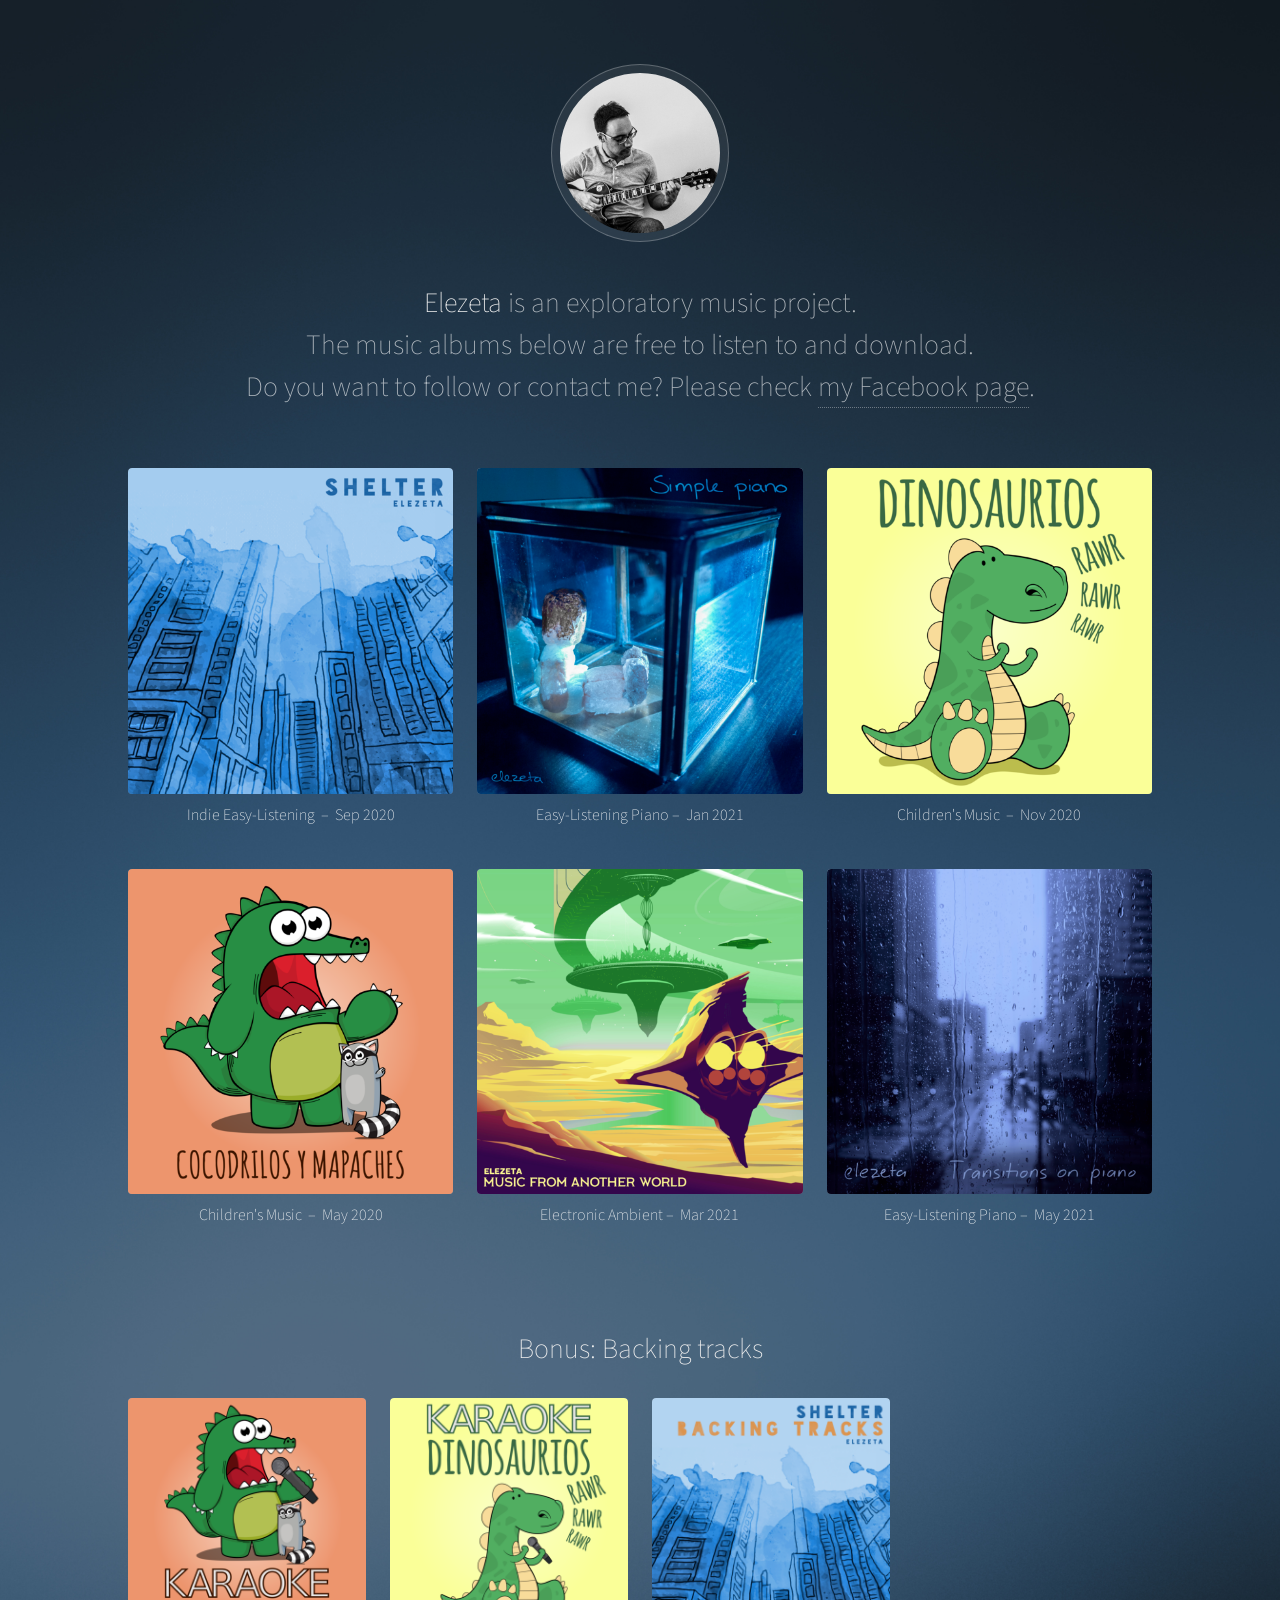
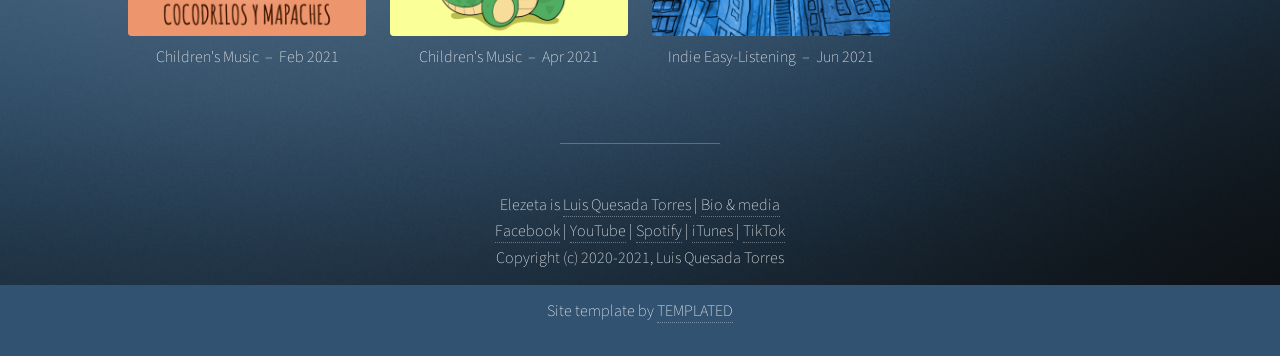
==== commit 75767720: "Update" ====
--- a/index.html
+++ b/index.html
@@ -97,7 +97,7 @@
 								</div>
 							</section>
 							<p><br/></p>
-							<h1 class="align-center"><strong>Bonus: Karaoke albums</strong></h1>
+							<h1 class="align-center"><strong>Bonus: Backing tracks</strong></h1>
 							<section class="thumbnails">
 								<div class="smallcol">
 									<a href="cocodrilos-y-mapaches-karaoke/">
@@ -113,6 +113,14 @@
 									</a>
 									<div class="thumbtext">
 									Children's Music &nbsp;&ndash;&nbsp; Apr 2021
+									</div>
+								</div>
+								<div class="smallcol prerelease" date="2021-06-01">
+									<a href="shelter-backing-tracks/">
+										<img src="shelter-backing-tracks/albumart_500x500.png" alt="Shelter (Backing Tracks)" />
+									</a>
+									<div class="thumbtext">
+									Indie Easy-Listening &nbsp;&ndash;&nbsp; Jun 2021
 									</div>
 								</div>
 							</section>
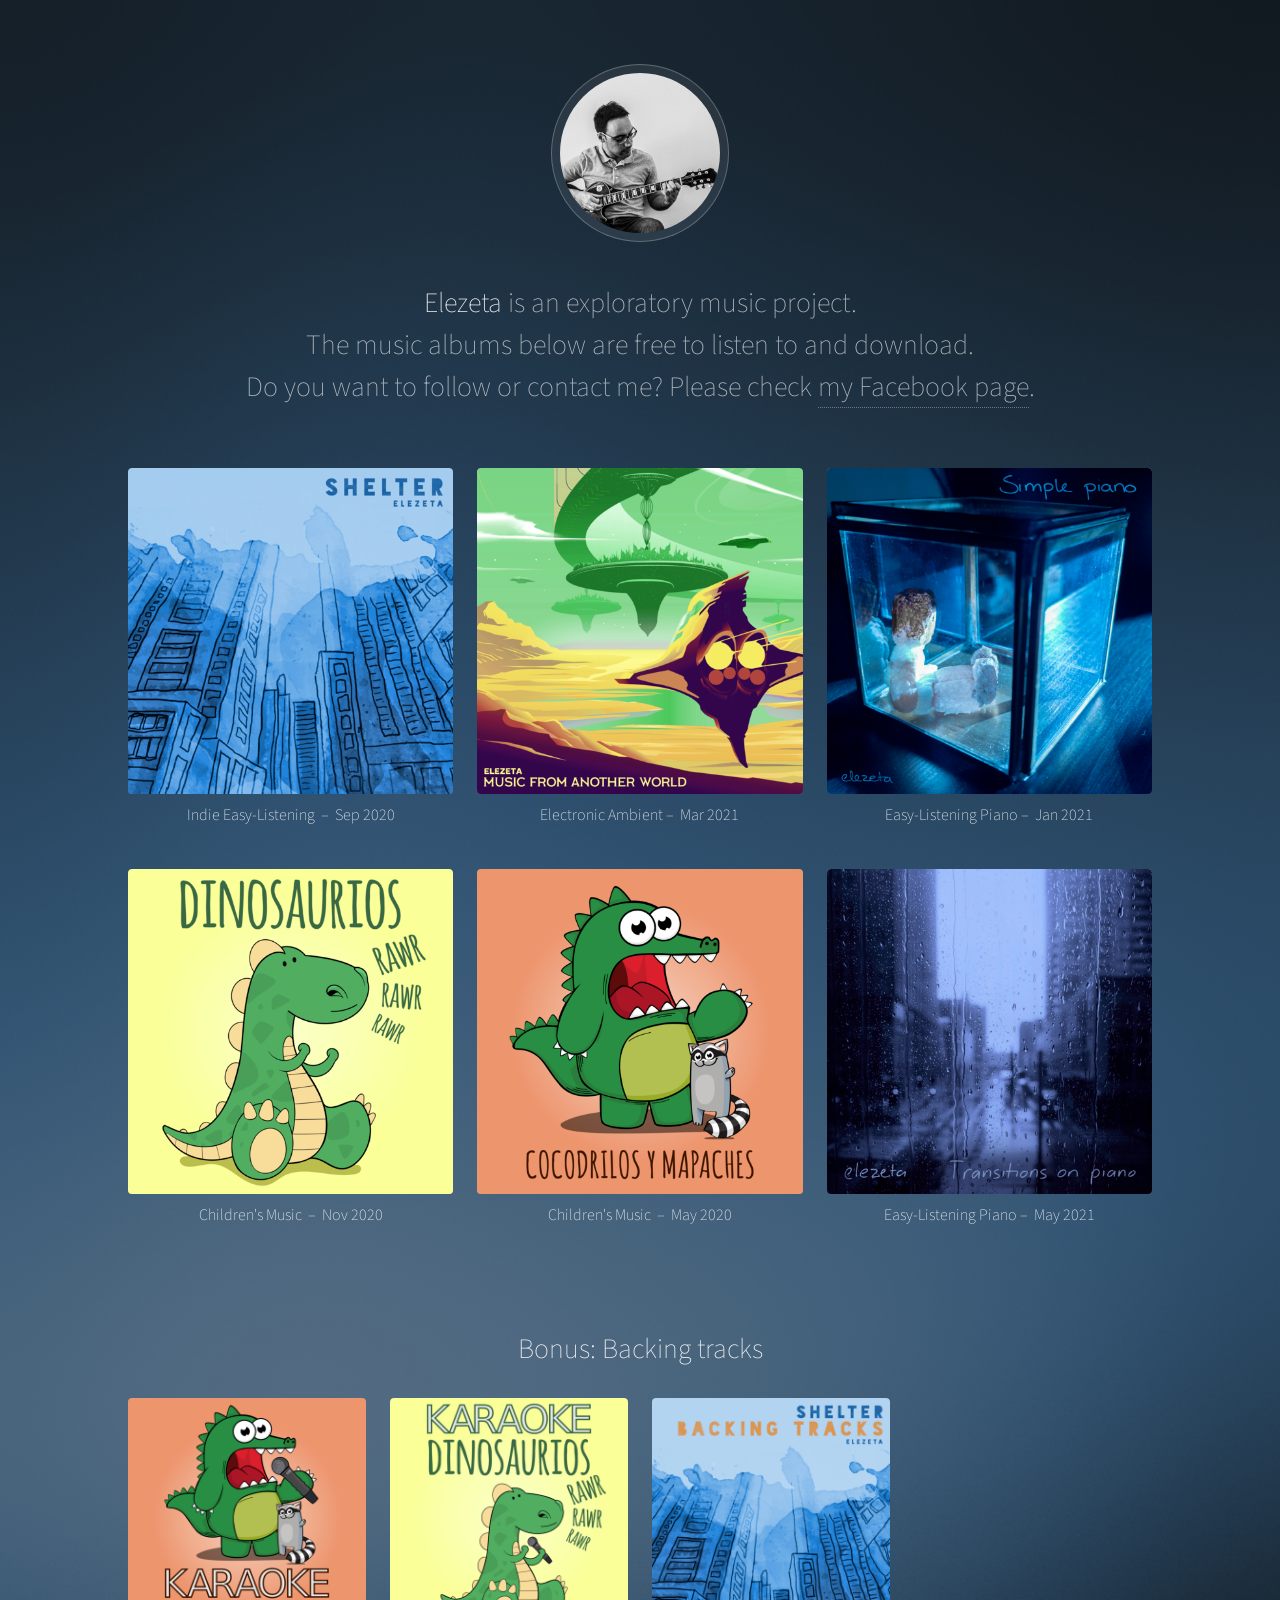
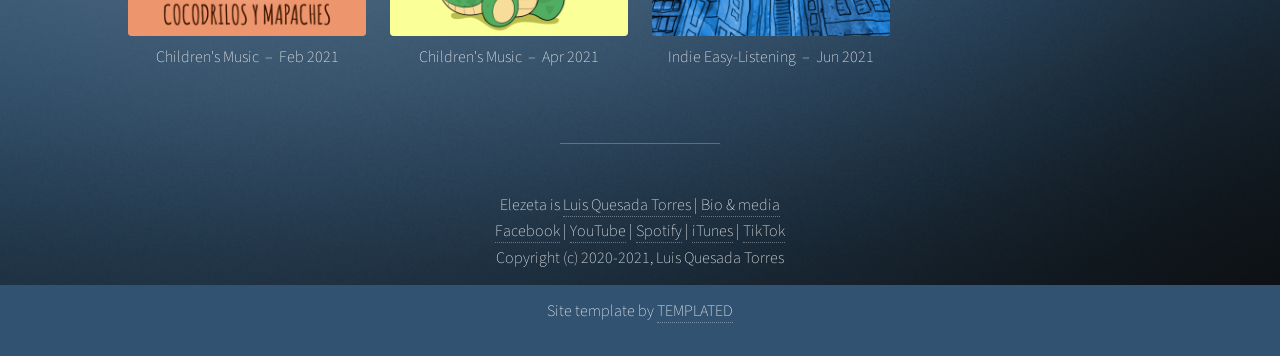
==== commit a39bcdc5: "Update" ====
--- a/index.html
+++ b/index.html
@@ -54,6 +54,14 @@
 									</div>
 								</div>
 								<div>
+									<a href="music-from-another-world/">
+										<img src="music-from-another-world/albumart_500x500.png" alt="Music From Another World" />
+									</a>
+									<div class="thumbtext">
+									Electronic Ambient&nbsp;&ndash;&nbsp; Mar 2021
+									</div>
+								</div>
+								<div>
 									<a href="simple-piano/">
 										<img src="simple-piano/albumart_500x500.png" alt="Simple Piano" />
 									</a>
@@ -61,6 +69,8 @@
 									Easy-Listening Piano&nbsp;&ndash;&nbsp; Jan 2021
 									</div>
 								</div>
+							</section>
+							<section class="thumbnails">
 								<div>
 									<a href="dinosaurios-rawr-rawr-rawr/">
 										<img src="dinosaurios-rawr-rawr-rawr/albumart_500x500.png" alt="Dinosaurios Rawr Rawr Rawr" />
@@ -69,22 +79,12 @@
 									Children's Music &nbsp;&ndash;&nbsp; Nov 2020
 									</div>
 								</div>
-							</section>
-							<section class="thumbnails">
 								<div>
 									<a href="cocodrilos-y-mapaches/">
 										<img src="cocodrilos-y-mapaches/albumart_500x500.png" alt="Cocodrilos y Mapaches" />
 									</a>
 									<div class="thumbtext">
 									Children's Music &nbsp;&ndash;&nbsp; May 2020
-									</div>
-								</div>
-								<div class="prerelease" date="2021-03-01">
-									<a href="music-from-another-world/">
-										<img src="music-from-another-world/albumart_500x500.png" alt="Music From Another World" />
-									</a>
-									<div class="thumbtext">
-									Electronic Ambient&nbsp;&ndash;&nbsp; Mar 2021
 									</div>
 								</div>
 								<div class="prerelease" date="2021-05-01">
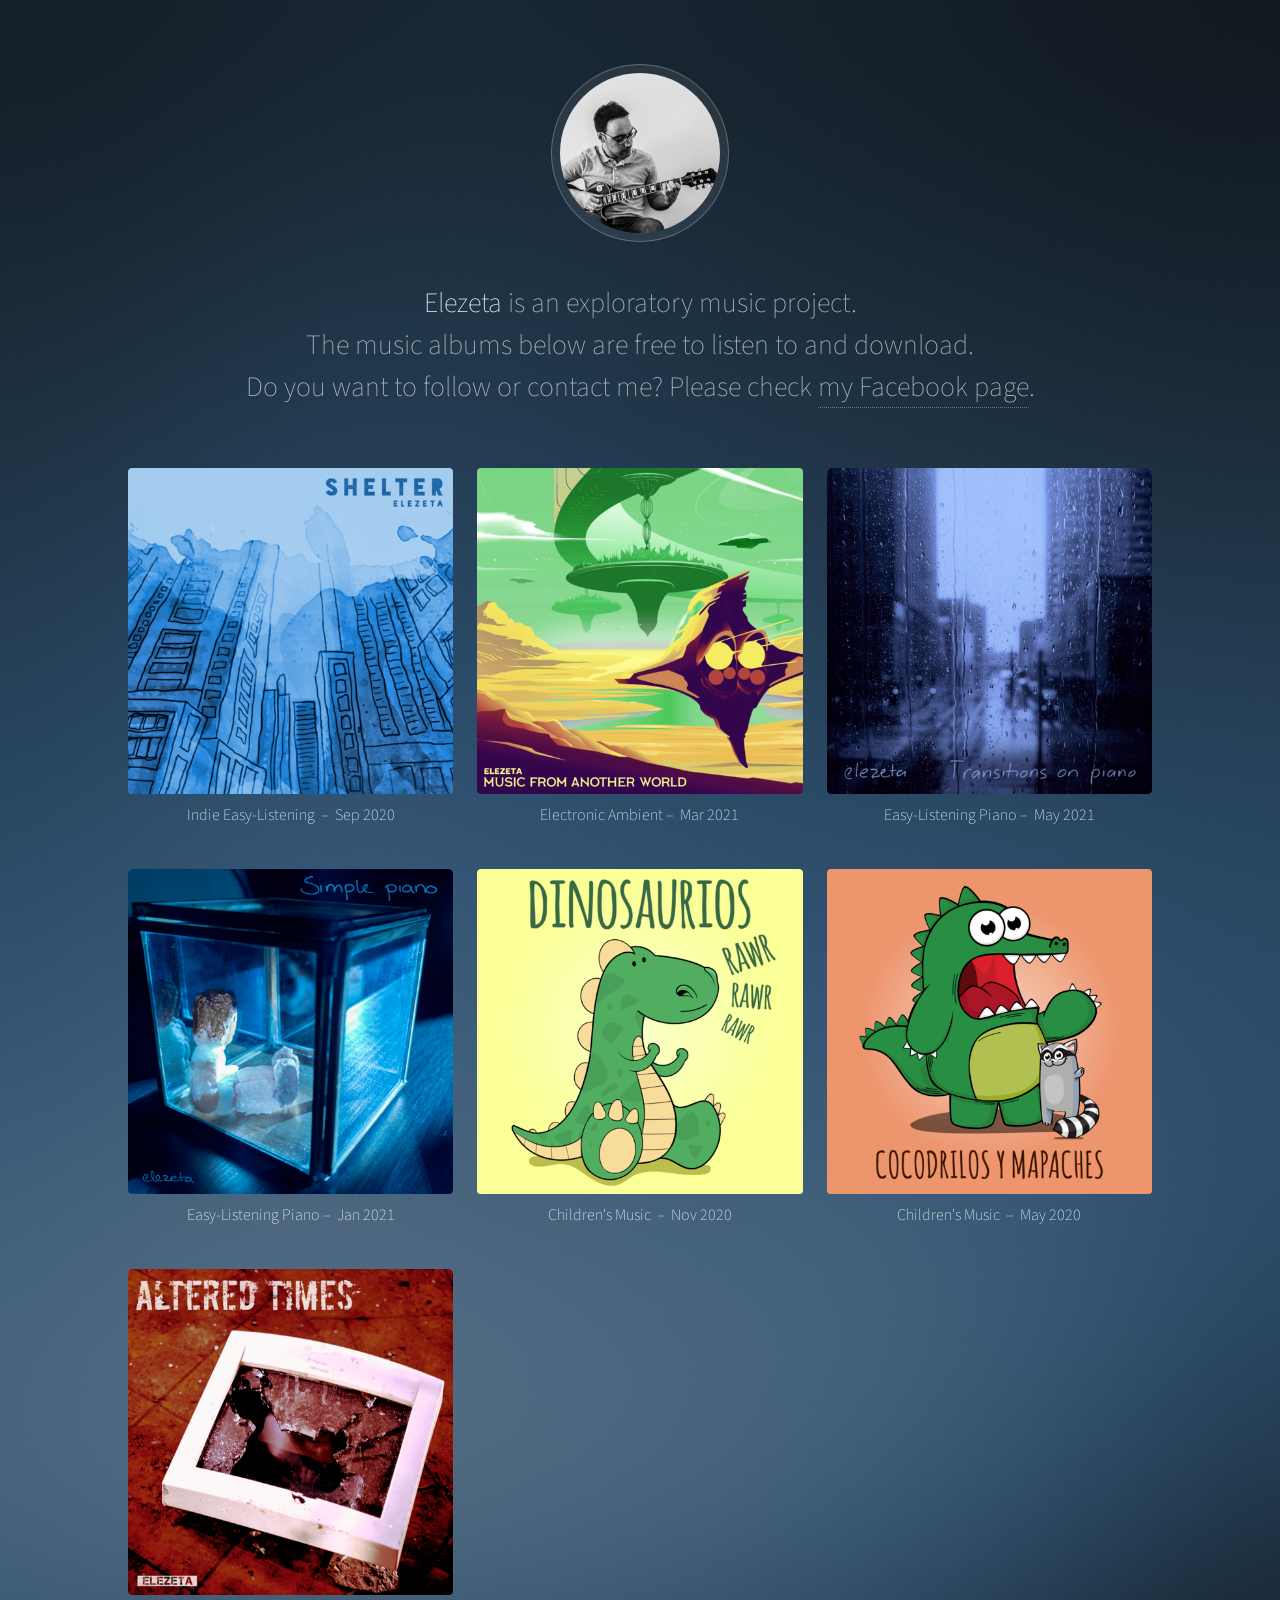
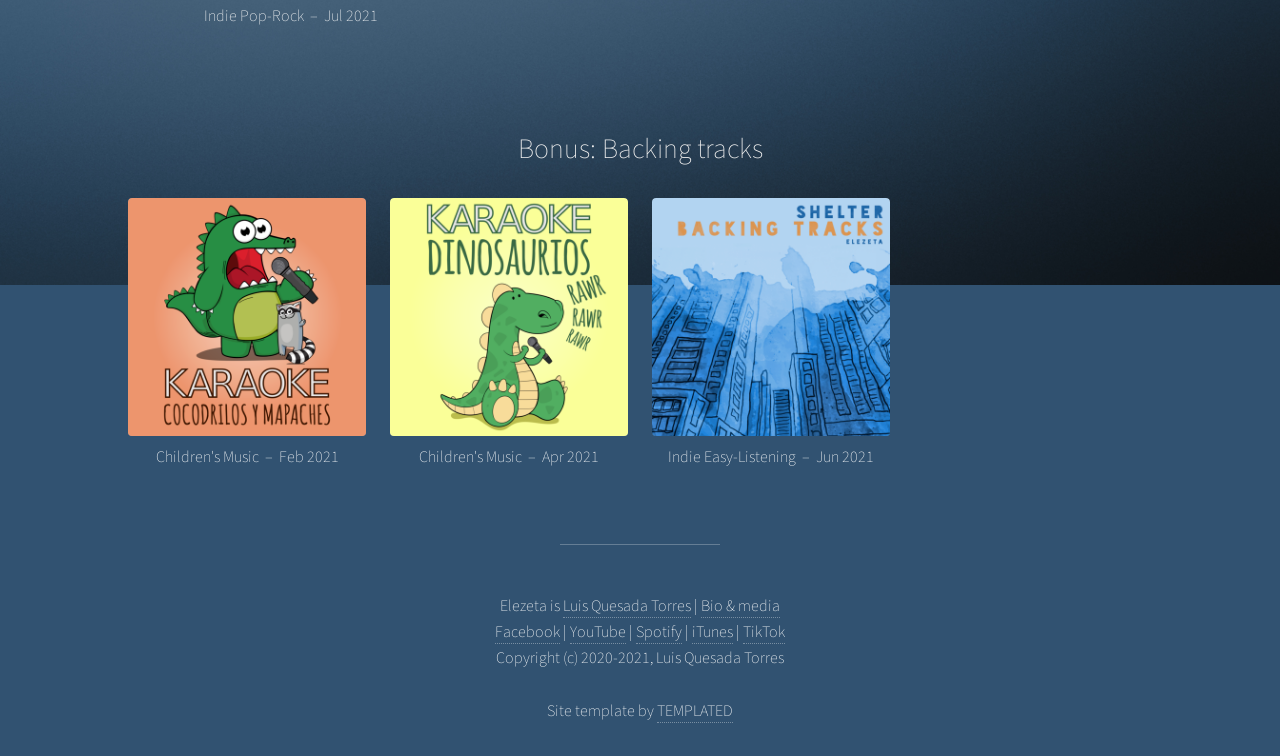
==== commit 21e4d51e: "Update" ====
--- a/index.html
+++ b/index.html
@@ -62,6 +62,16 @@
 									</div>
 								</div>
 								<div>
+									<a href="transitions-on-piano/">
+										<img src="transitions-on-piano/albumart_500x500.png" alt="Transitions on Piano" />
+									</a>
+									<div class="thumbtext">
+									Easy-Listening Piano&nbsp;&ndash;&nbsp; May 2021
+									</div>
+								</div>
+							</section>
+							<section class="thumbnails">
+								<div>
 									<a href="simple-piano/">
 										<img src="simple-piano/albumart_500x500.png" alt="Simple Piano" />
 									</a>
@@ -69,8 +79,6 @@
 									Easy-Listening Piano&nbsp;&ndash;&nbsp; Jan 2021
 									</div>
 								</div>
-							</section>
-							<section class="thumbnails">
 								<div>
 									<a href="dinosaurios-rawr-rawr-rawr/">
 										<img src="dinosaurios-rawr-rawr-rawr/albumart_500x500.png" alt="Dinosaurios Rawr Rawr Rawr" />
@@ -87,12 +95,14 @@
 									Children's Music &nbsp;&ndash;&nbsp; May 2020
 									</div>
 								</div>
-								<div class="prerelease" date="2021-05-01">
-									<a href="transitions-on-piano/">
-										<img src="transitions-on-piano/albumart_500x500.png" alt="Transitions on Piano" />
+							</section>
+							<section class="thumbnails prerelease" date="2021-07-01">
+								<div>
+									<a href="altered-times/">
+										<img src="altered-times/albumart_500x500.png" alt="Altered Times" />
 									</a>
 									<div class="thumbtext">
-									Easy-Listening Piano&nbsp;&ndash;&nbsp; May 2021
+									Indie Pop-Rock &nbsp;&ndash;&nbsp; Jul 2021
 									</div>
 								</div>
 							</section>
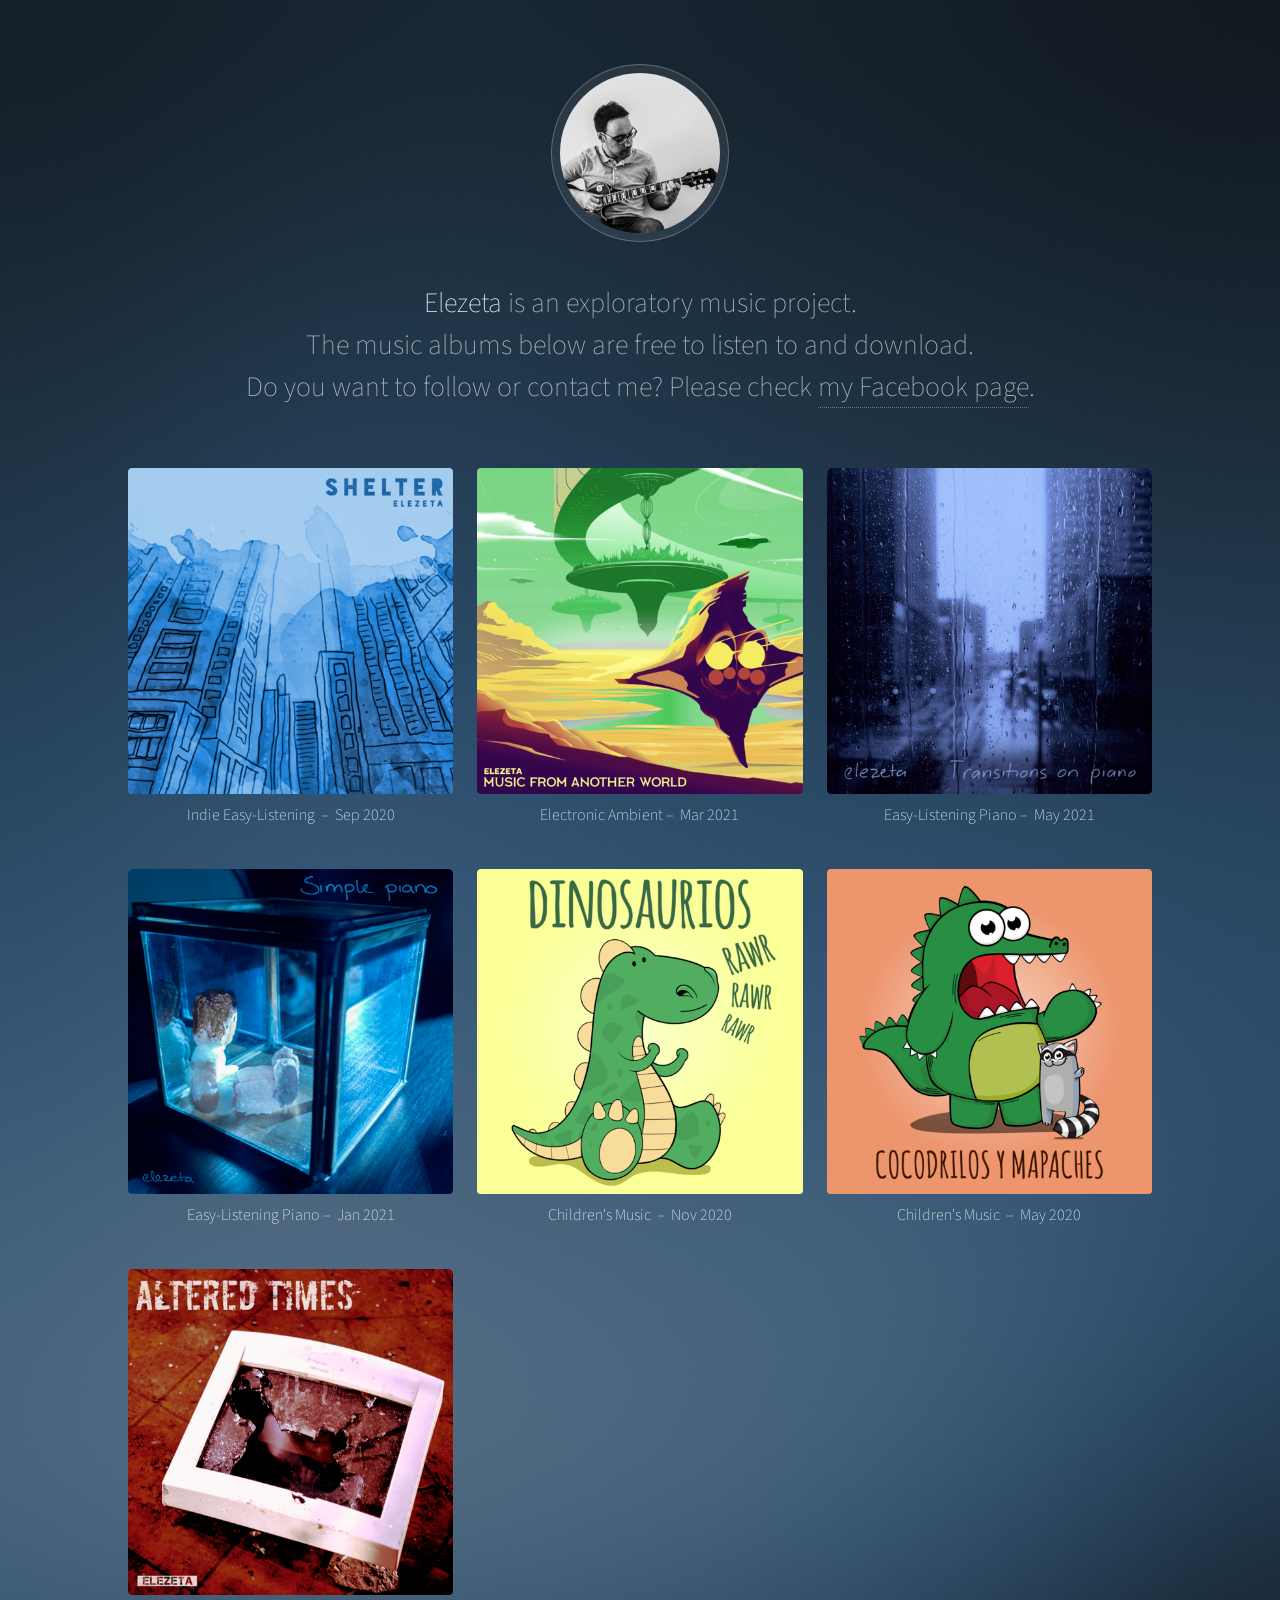
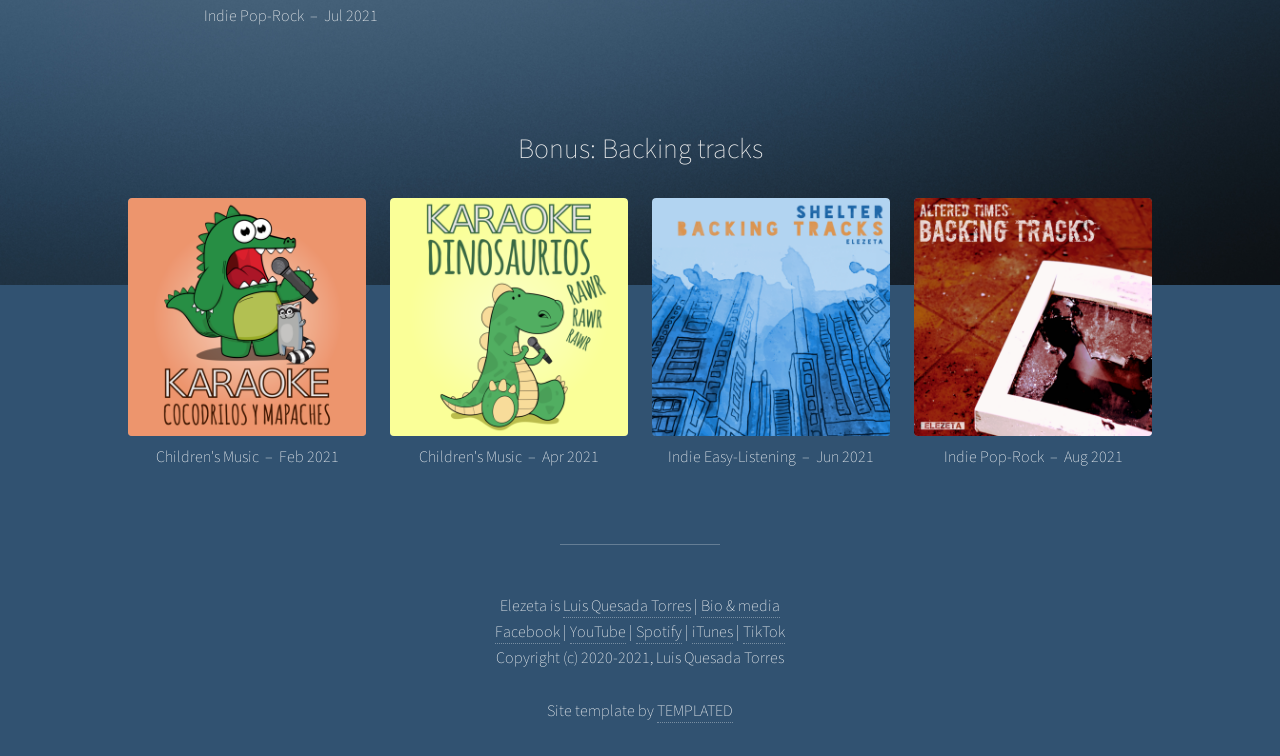
==== commit d0dc77b2: "Update" ====
--- a/index.html
+++ b/index.html
@@ -133,6 +133,14 @@
 									Indie Easy-Listening &nbsp;&ndash;&nbsp; Jun 2021
 									</div>
 								</div>
+								<div class="smallcol prerelease" date="2021-08-01">
+									<a href="altered-times-backing-tracks/">
+										<img src="altered-times-backing-tracks/albumart_500x500.png" alt="Shelter (Backing Tracks)" />
+									</a>
+									<div class="thumbtext">
+									Indie Pop-Rock &nbsp;&ndash;&nbsp; Aug 2021
+									</div>
+								</div>
 							</section>
 					</section>
 
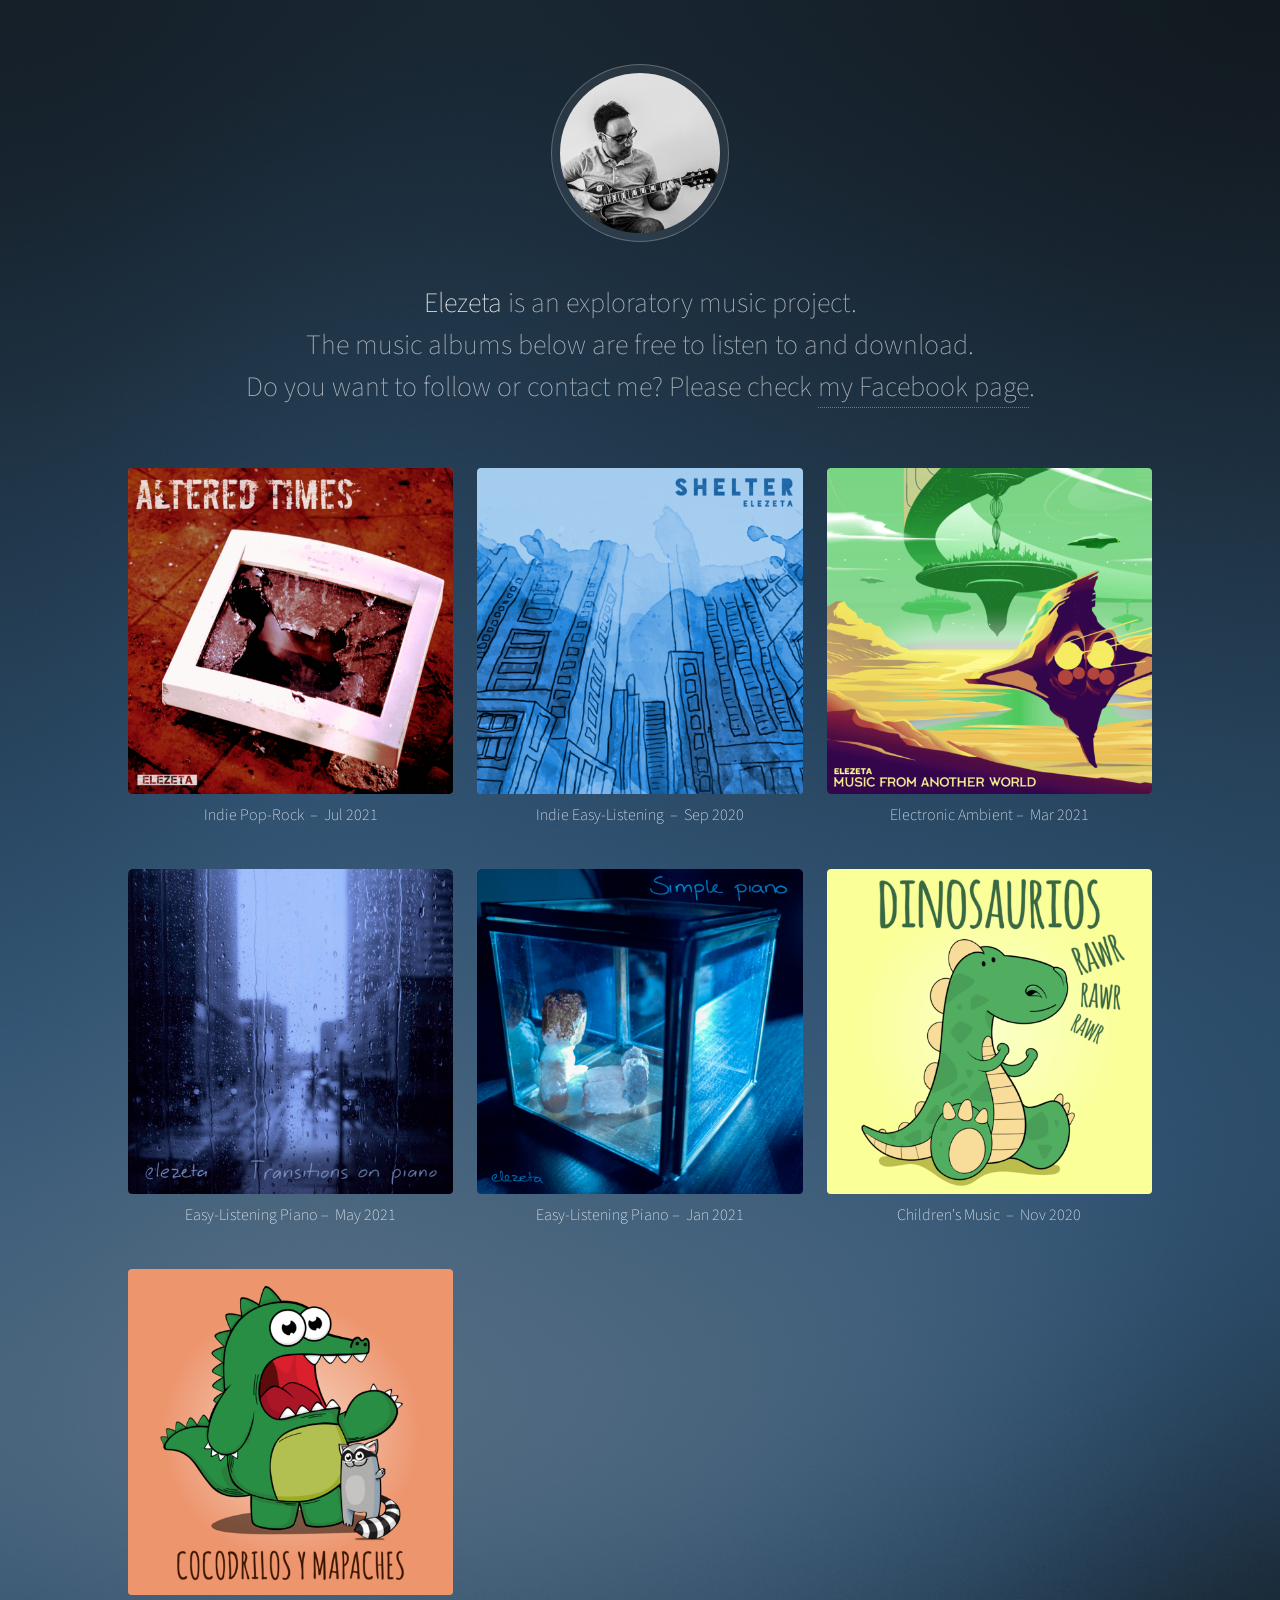
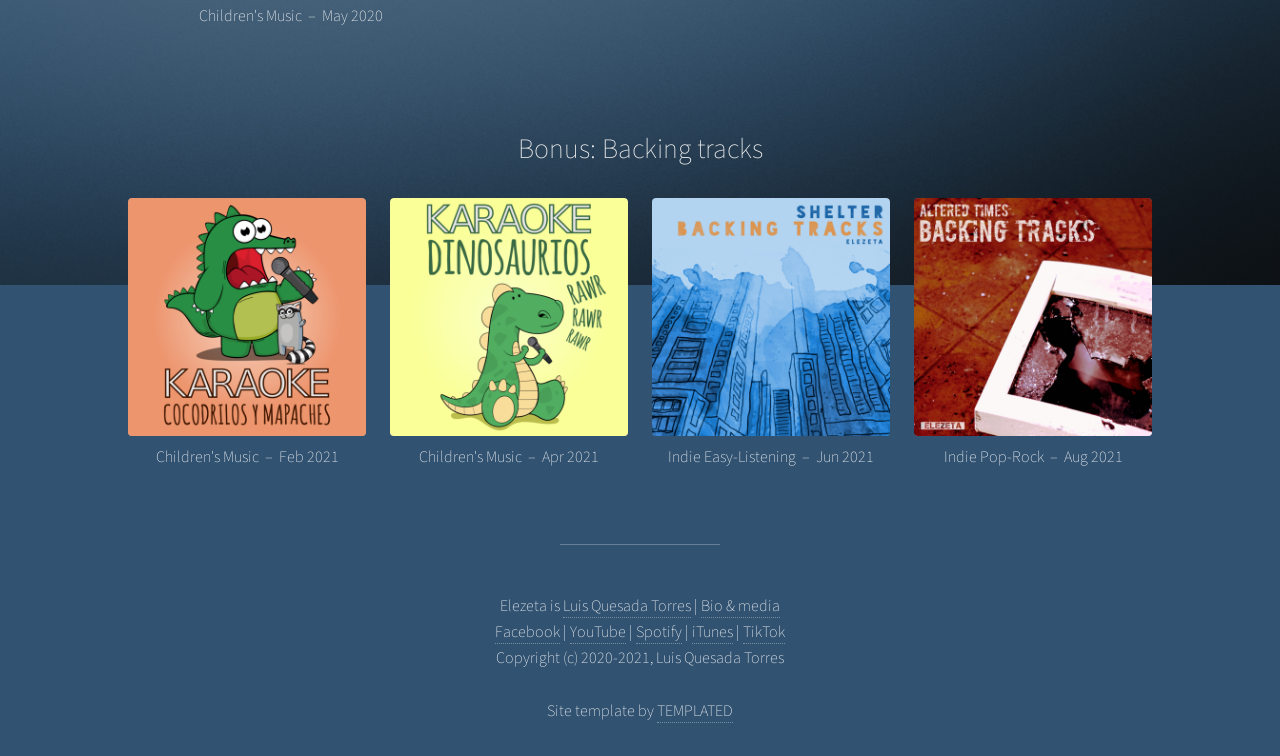
==== commit 8910195e: "Update" ====
--- a/index.html
+++ b/index.html
@@ -46,6 +46,14 @@
 							<section class="thumbnails">
 							<!-- Search "columns" in the css -->
 								<div>
+									<a href="altered-times/">
+										<img src="altered-times/albumart_500x500.png" alt="Altered Times" />
+									</a>
+									<div class="thumbtext">
+									Indie Pop-Rock &nbsp;&ndash;&nbsp; Jul 2021
+									</div>
+								</div>
+								<div>
 									<a href="shelter/">
 										<img src="shelter/albumart_500x500.png" alt="Shelter" />
 									</a>
@@ -61,6 +69,8 @@
 									Electronic Ambient&nbsp;&ndash;&nbsp; Mar 2021
 									</div>
 								</div>
+							</section>
+							<section class="thumbnails">
 								<div>
 									<a href="transitions-on-piano/">
 										<img src="transitions-on-piano/albumart_500x500.png" alt="Transitions on Piano" />
@@ -69,8 +79,6 @@
 									Easy-Listening Piano&nbsp;&ndash;&nbsp; May 2021
 									</div>
 								</div>
-							</section>
-							<section class="thumbnails">
 								<div>
 									<a href="simple-piano/">
 										<img src="simple-piano/albumart_500x500.png" alt="Simple Piano" />
@@ -87,22 +95,14 @@
 									Children's Music &nbsp;&ndash;&nbsp; Nov 2020
 									</div>
 								</div>
+							</section>
+							<section class="thumbnails">
 								<div>
 									<a href="cocodrilos-y-mapaches/">
 										<img src="cocodrilos-y-mapaches/albumart_500x500.png" alt="Cocodrilos y Mapaches" />
 									</a>
 									<div class="thumbtext">
 									Children's Music &nbsp;&ndash;&nbsp; May 2020
-									</div>
-								</div>
-							</section>
-							<section class="thumbnails prerelease" date="2021-07-01">
-								<div>
-									<a href="altered-times/">
-										<img src="altered-times/albumart_500x500.png" alt="Altered Times" />
-									</a>
-									<div class="thumbtext">
-									Indie Pop-Rock &nbsp;&ndash;&nbsp; Jul 2021
 									</div>
 								</div>
 							</section>
@@ -117,7 +117,7 @@
 									Children's Music &nbsp;&ndash;&nbsp; Feb 2021
 									</div>
 								</div>
-								<div class="smallcol prerelease" date="2021-04-01">
+								<div class="smallcol">
 									<a href="dinosaurios-rawr-rawr-rawr-karaoke/">
 										<img src="dinosaurios-rawr-rawr-rawr-karaoke/albumart_500x500.png" alt="Dinosaurios Rawr Rawr Rawr (Karaoke)" />
 									</a>
@@ -125,7 +125,7 @@
 									Children's Music &nbsp;&ndash;&nbsp; Apr 2021
 									</div>
 								</div>
-								<div class="smallcol prerelease" date="2021-06-01">
+								<div class="smallcol">
 									<a href="shelter-backing-tracks/">
 										<img src="shelter-backing-tracks/albumart_500x500.png" alt="Shelter (Backing Tracks)" />
 									</a>
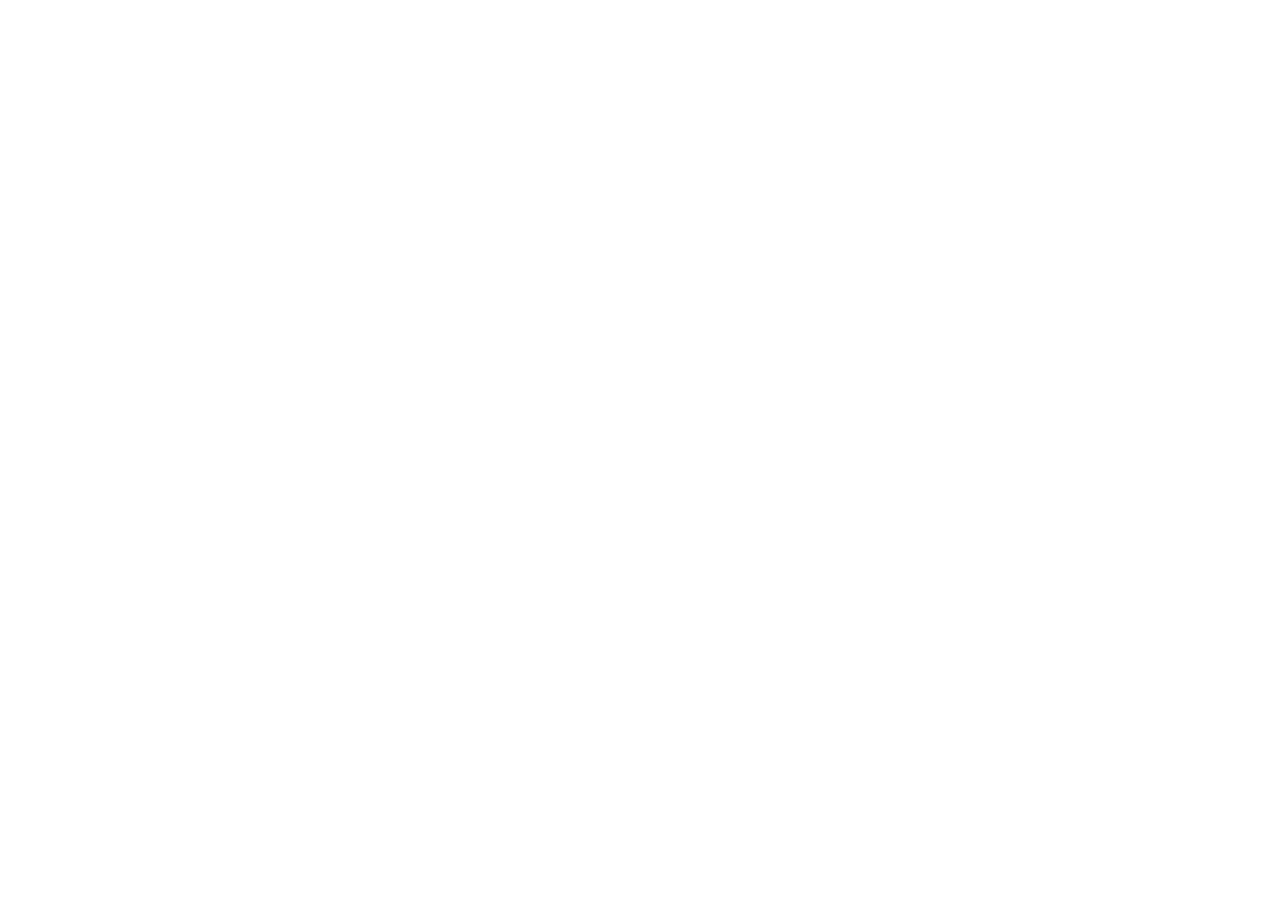
==== commit 355a82e0: "Redirect html" ====
--- a/index.html
+++ b/index.html
@@ -1,179 +1,9 @@
-<!DOCTYPE HTML>
-<!--
-	Visualize by TEMPLATED
-	templated.co @templatedco
-	Released for free under the Creative Commons Attribution 3.0 license (templated.co/license)
--->
-<html lang="en">
-	<head>
-		<title>Elezeta</title>
-		<meta charset="utf-8" />
-		<meta name="viewport" content="width=device-width, initial-scale=1" />
-                <meta property="og:url" content="https://elezeta.com/">
-                <meta property="og:type" content="website">
-                <meta property="og:title" content="Elezeta">
-                <meta property="og:site_name" content="Elezeta">
-                <meta property="og:description" content="An exploratory music project">
-                <meta property="og:locale" content="en_US">
-                <meta property="og:image" content="http://elezeta.com/cardpic.png">
-                <meta property="og:image:secure_url" content="https://elezeta.com/cardpic.png">
-                <meta property="og:image:width" content="3000">
-                <meta property="og:image:height" content="1575">
-                <meta property="og:image:type" content="image/png">
-                <meta property="og:image:alt" content="The artist's picture and the text 'Elezeta is an exploratory music project. The music albums below are free to listen to and download.'">
-                <meta name="twitter:image:alt" content="The artist's picture and the text 'Elezeta is an exploratory music project. The music albums below are free to listen to and download.'">
-                <meta name="twitter:card" content="summary_large_image">
-		<link rel="stylesheet" href="main.css" />
-                <link rel="icon" type="image/png" href="favicon.png">
-	</head>
-	<body>
-
-		<!-- Wrapper -->
-			<div id="wrapper">
-
-				<!-- Header -->
-					<header id="header">
-						<span class="avatar"><img src="avatar.jpg" alt="" /></span>
-						<h1><strong>Elezeta</strong> is an exploratory music project.<br/>
-						The music albums below are free to listen to and download.<br/>
-						Do you want to follow or contact me? Please check <a href="https://www.facebook.com/elezetamusic/"><span class="label">my Facebook page</span></a>.</h1>
-					</header>
-
-				<!-- Main -->
-					<section id="main">
-
-						<!-- Thumbnails -->
-							<section class="thumbnails">
-							<!-- Search "columns" in the css -->
-								<div>
-									<a href="altered-times/">
-										<img src="altered-times/albumart_500x500.png" alt="Altered Times" />
-									</a>
-									<div class="thumbtext">
-									Indie Pop-Rock &nbsp;&ndash;&nbsp; Jul 2021
-									</div>
-								</div>
-								<div>
-									<a href="shelter/">
-										<img src="shelter/albumart_500x500.png" alt="Shelter" />
-									</a>
-									<div class="thumbtext">
-									Indie Easy-Listening &nbsp;&ndash;&nbsp; Sep 2020
-									</div>
-								</div>
-								<div>
-									<a href="music-from-another-world/">
-										<img src="music-from-another-world/albumart_500x500.png" alt="Music From Another World" />
-									</a>
-									<div class="thumbtext">
-									Electronic Ambient&nbsp;&ndash;&nbsp; Mar 2021
-									</div>
-								</div>
-							</section>
-							<section class="thumbnails">
-								<div>
-									<a href="transitions-on-piano/">
-										<img src="transitions-on-piano/albumart_500x500.png" alt="Transitions on Piano" />
-									</a>
-									<div class="thumbtext">
-									Easy-Listening Piano&nbsp;&ndash;&nbsp; May 2021
-									</div>
-								</div>
-								<div>
-									<a href="simple-piano/">
-										<img src="simple-piano/albumart_500x500.png" alt="Simple Piano" />
-									</a>
-									<div class="thumbtext">
-									Easy-Listening Piano&nbsp;&ndash;&nbsp; Jan 2021
-									</div>
-								</div>
-								<div>
-									<a href="dinosaurios-rawr-rawr-rawr/">
-										<img src="dinosaurios-rawr-rawr-rawr/albumart_500x500.png" alt="Dinosaurios Rawr Rawr Rawr" />
-									</a>
-									<div class="thumbtext">
-									Children's Music &nbsp;&ndash;&nbsp; Nov 2020
-									</div>
-								</div>
-							</section>
-							<section class="thumbnails">
-								<div>
-									<a href="cocodrilos-y-mapaches/">
-										<img src="cocodrilos-y-mapaches/albumart_500x500.png" alt="Cocodrilos y Mapaches" />
-									</a>
-									<div class="thumbtext">
-									Children's Music &nbsp;&ndash;&nbsp; May 2020
-									</div>
-								</div>
-							</section>
-							<p><br/></p>
-							<h1 class="align-center"><strong>Bonus: Backing tracks</strong></h1>
-							<section class="thumbnails">
-								<div class="smallcol">
-									<a href="cocodrilos-y-mapaches-karaoke/">
-										<img src="cocodrilos-y-mapaches-karaoke/albumart_500x500.png" alt="Cocodrilos y Mapaches (Karaoke)" />
-									</a>
-									<div class="thumbtext">
-									Children's Music &nbsp;&ndash;&nbsp; Feb 2021
-									</div>
-								</div>
-								<div class="smallcol">
-									<a href="dinosaurios-rawr-rawr-rawr-karaoke/">
-										<img src="dinosaurios-rawr-rawr-rawr-karaoke/albumart_500x500.png" alt="Dinosaurios Rawr Rawr Rawr (Karaoke)" />
-									</a>
-									<div class="thumbtext">
-									Children's Music &nbsp;&ndash;&nbsp; Apr 2021
-									</div>
-								</div>
-								<div class="smallcol">
-									<a href="shelter-backing-tracks/">
-										<img src="shelter-backing-tracks/albumart_500x500.png" alt="Shelter (Backing Tracks)" />
-									</a>
-									<div class="thumbtext">
-									Indie Easy-Listening &nbsp;&ndash;&nbsp; Jun 2021
-									</div>
-								</div>
-								<div class="smallcol prerelease" date="2021-08-01">
-									<a href="altered-times-backing-tracks/">
-										<img src="altered-times-backing-tracks/albumart_500x500.png" alt="Shelter (Backing Tracks)" />
-									</a>
-									<div class="thumbtext">
-									Indie Pop-Rock &nbsp;&ndash;&nbsp; Aug 2021
-									</div>
-								</div>
-							</section>
-					</section>
-
-<script type="text/javascript">
-var r = document.getElementsByClassName("prerelease");
-today = new Date();
-i = 0;
-while (i < r.length) {
-   if (new Date(r[i].getAttribute("date")) > today && window.location.search.substr(1) != 'pre') {
-     r[i].parentNode.removeChild(r[i]);
-   }
-   else {
-     i++;
-   }
-}
-</script>
-
-				<!-- Footer -->
-                                        <footer id="footer">
-                                        <div class="copyright" tabindex="-1">
-                                        Elezeta is <a href="https://luisquesada.com" tabindex="-1">Luis Quesada Torres</a> | <a href="about.html">Bio & media</a><br/>
-<a href="https://www.facebook.com/elezetamusic">Facebook</a> | <a href="https://www.youtube.com/elezetamusic">YouTube</a> | <a href="https://open.spotify.com/artist/3RPEdOJGGdk3kOnmVq3dgX">Spotify</a> | <a href="https://itunes.apple.com/us/artist/1515136719">iTunes</a> | <a href="https://tiktok.com/@elezetamusic">TikTok</a><br/>
-Copyright (c) 2020-2021, Luis Quesada Torres<br/><br/>
-Site template by <a href="https://templated.co" tabindex="-1">TEMPLATED</a>
-                                        </div>
-                                        </footer>
-		</div>
-
-		<!-- Scripts -->
-			<script src="jquery.min.js"></script>
-			<script src="jquery.poptrox.min.js"></script>
-			<script src="skel.min.js"></script>
-			<script src="main.js"></script>
-
-	</body>
-</html>
+<!DOCTYPE html>
+<html>
+  <head>
+    <meta http-equiv="refresh" content="0; url='https://open.spotify.com/artist/3RPEdOJGGdk3kOnmVq3dgX'" />
+  </head>
+  <body>
+    <p>Please follow <a href="https://open.spotify.com/artist/3RPEdOJGGdk3kOnmVq3dgX">this link</a>.</p>
+  </body>
+</html>
